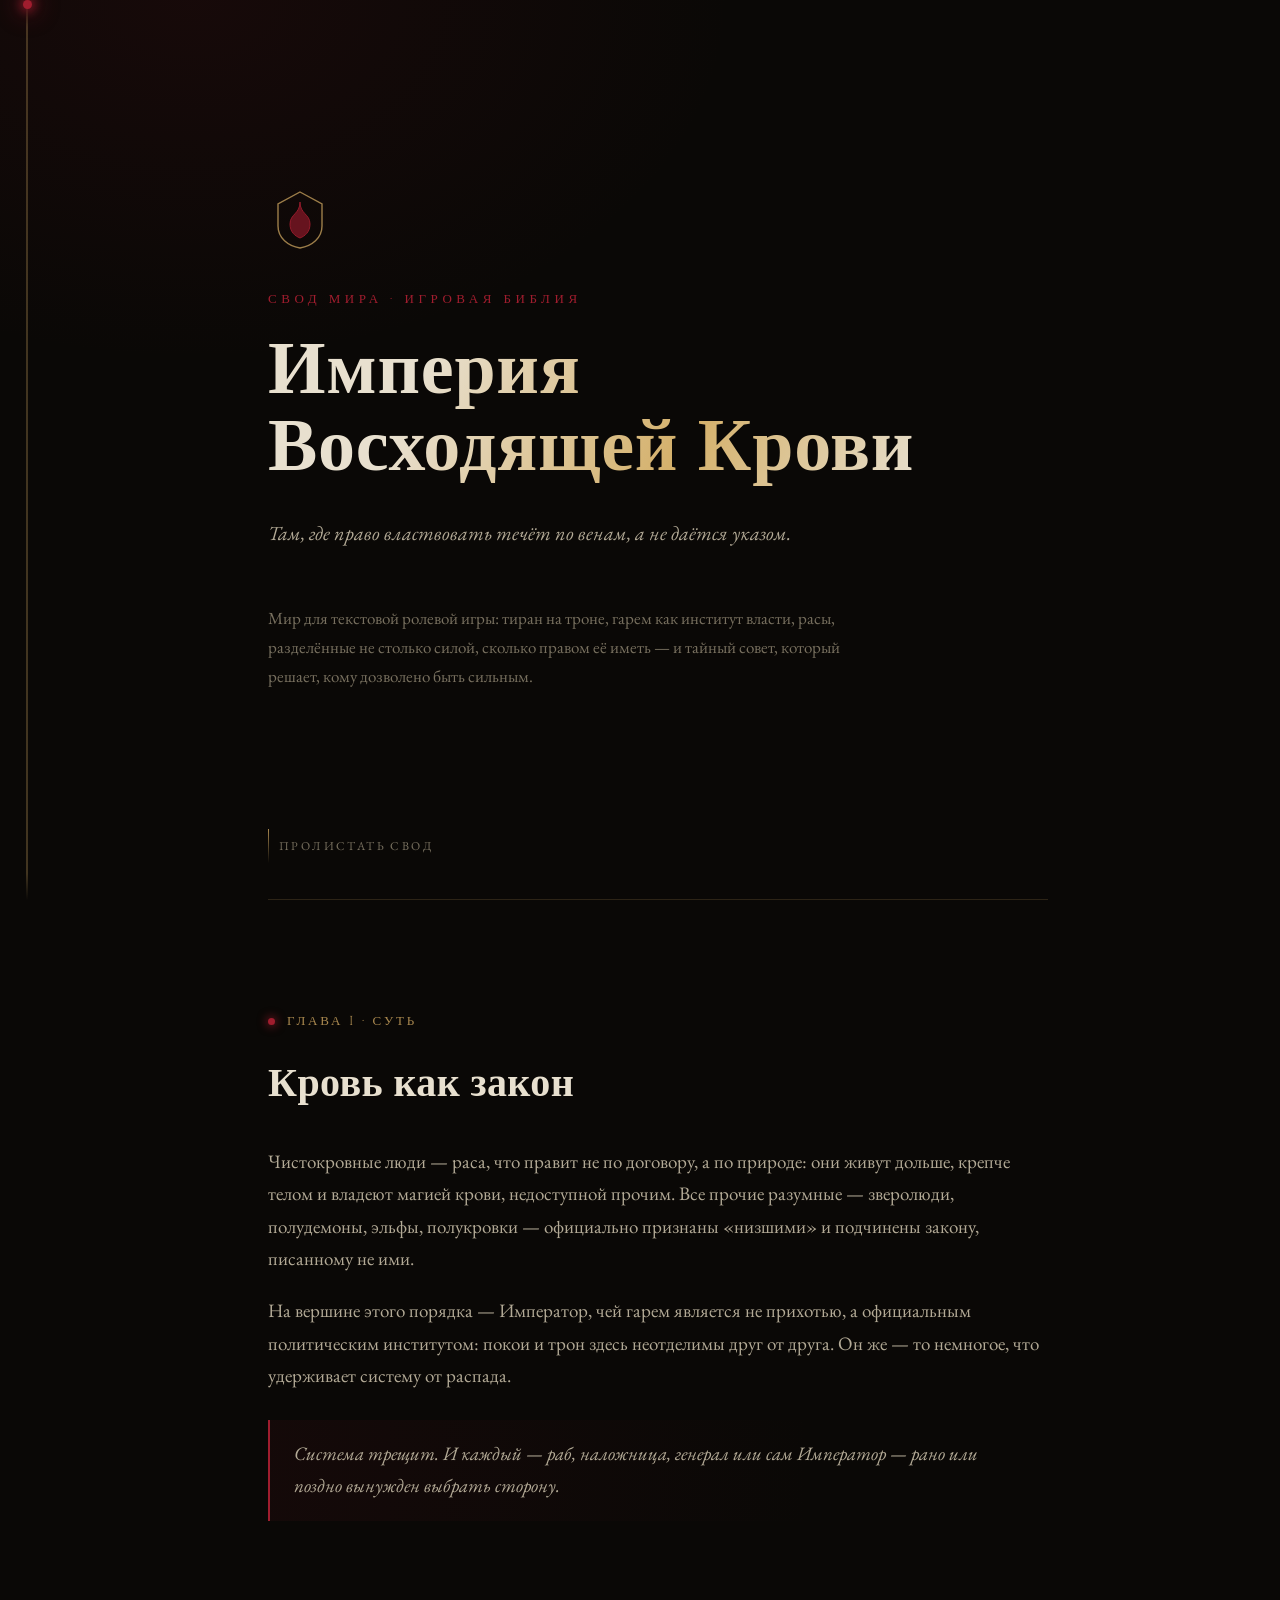
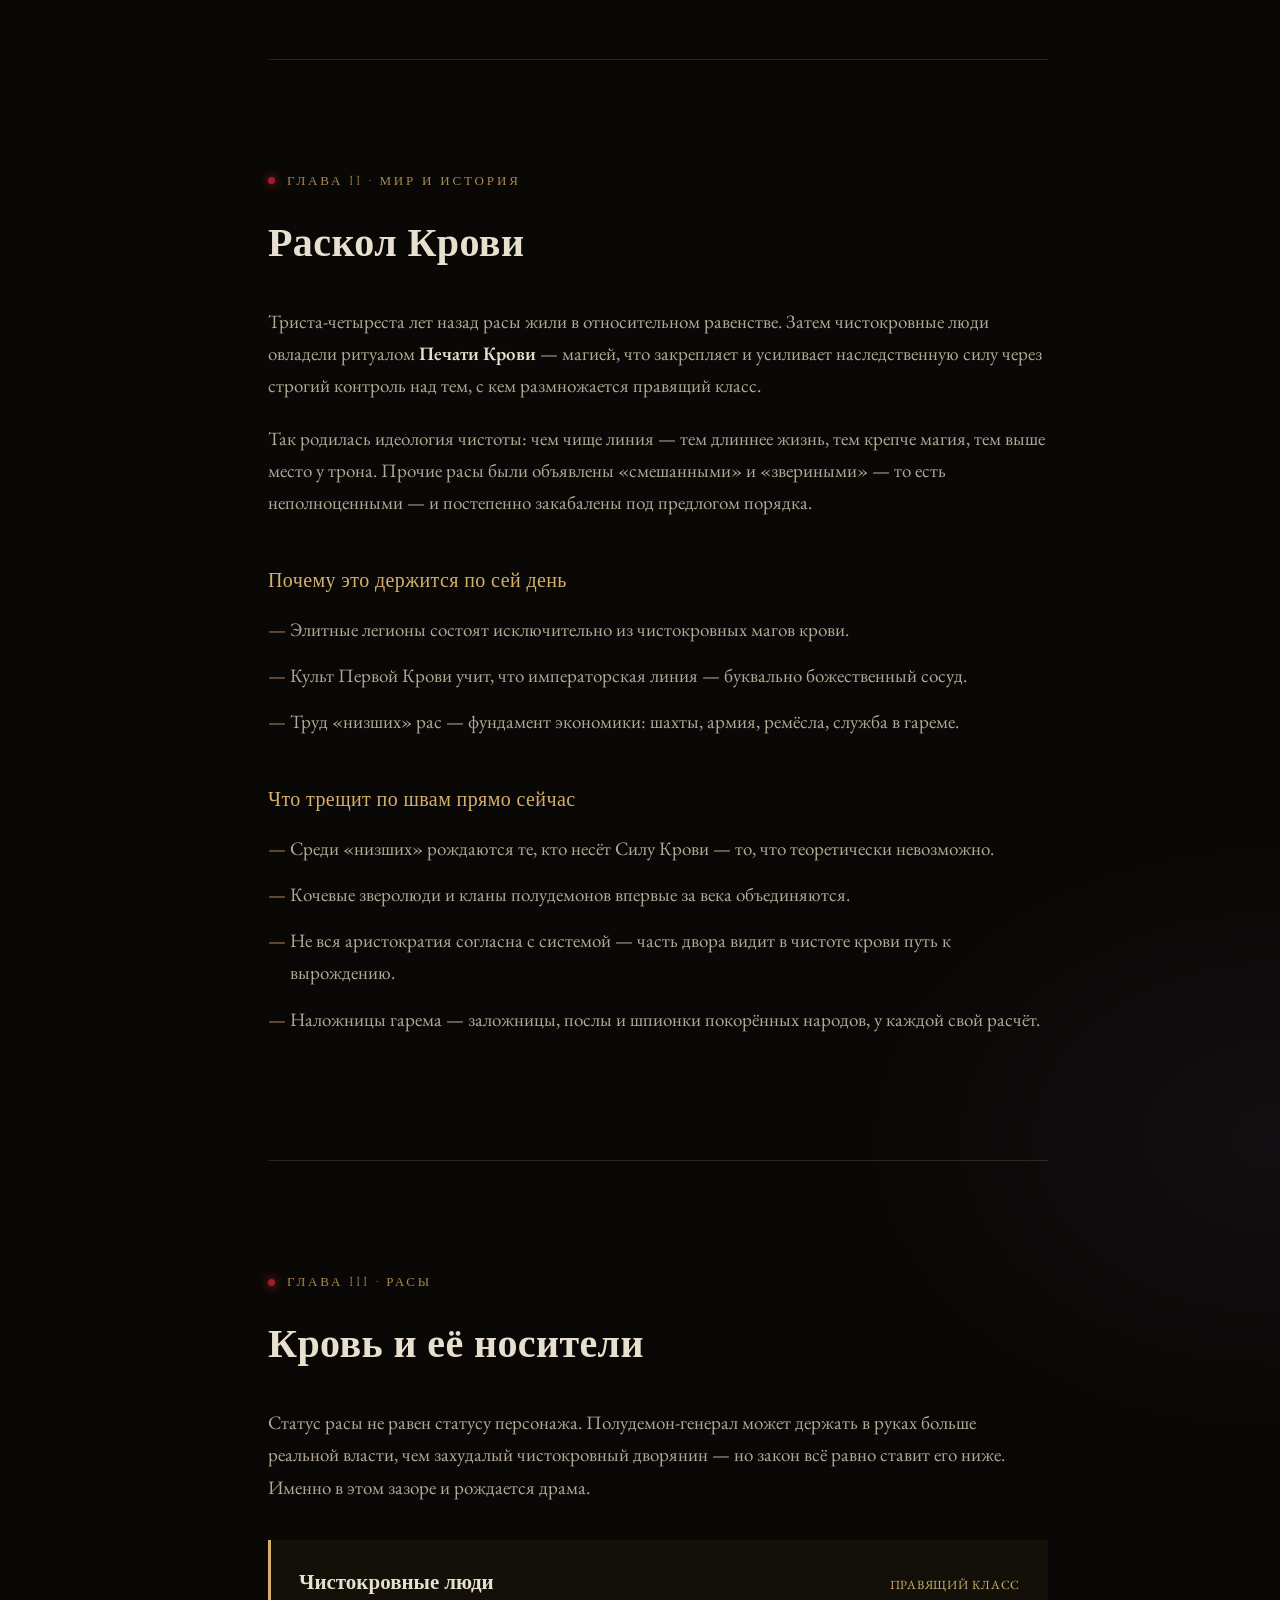
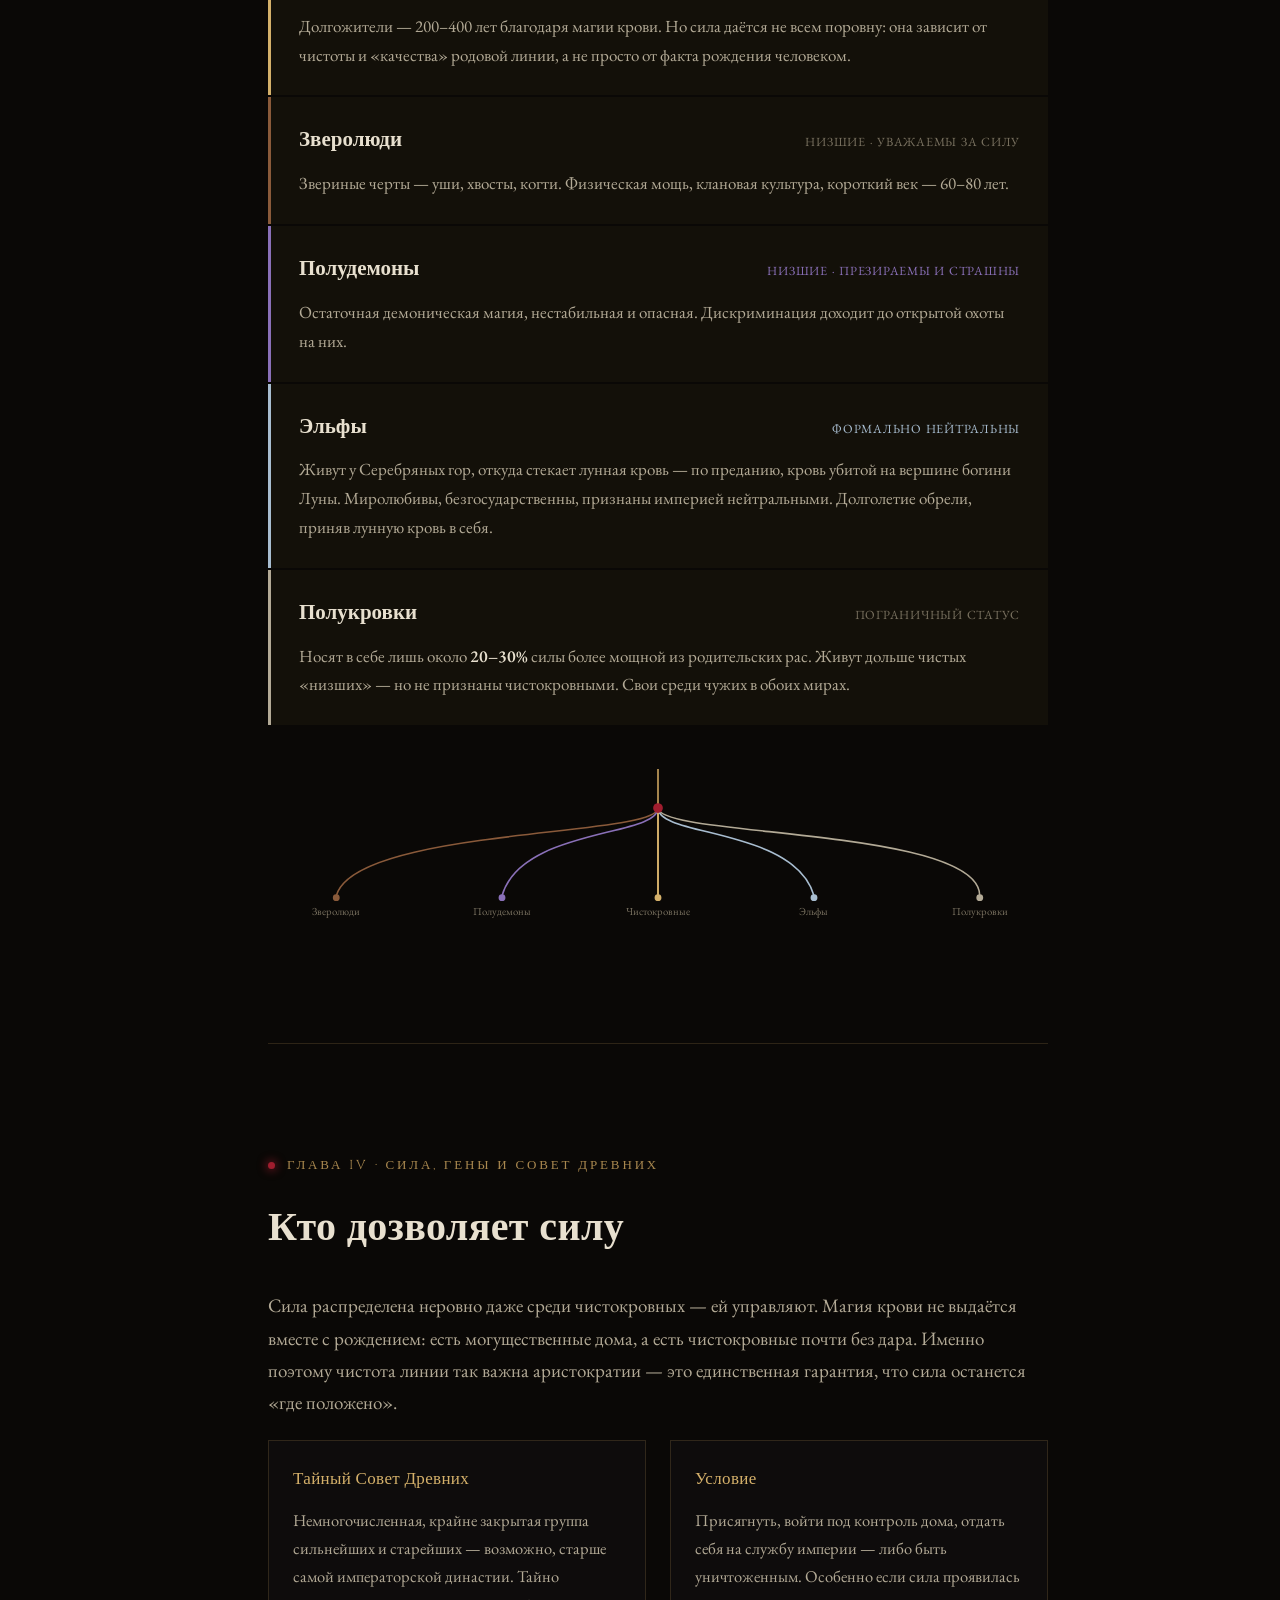
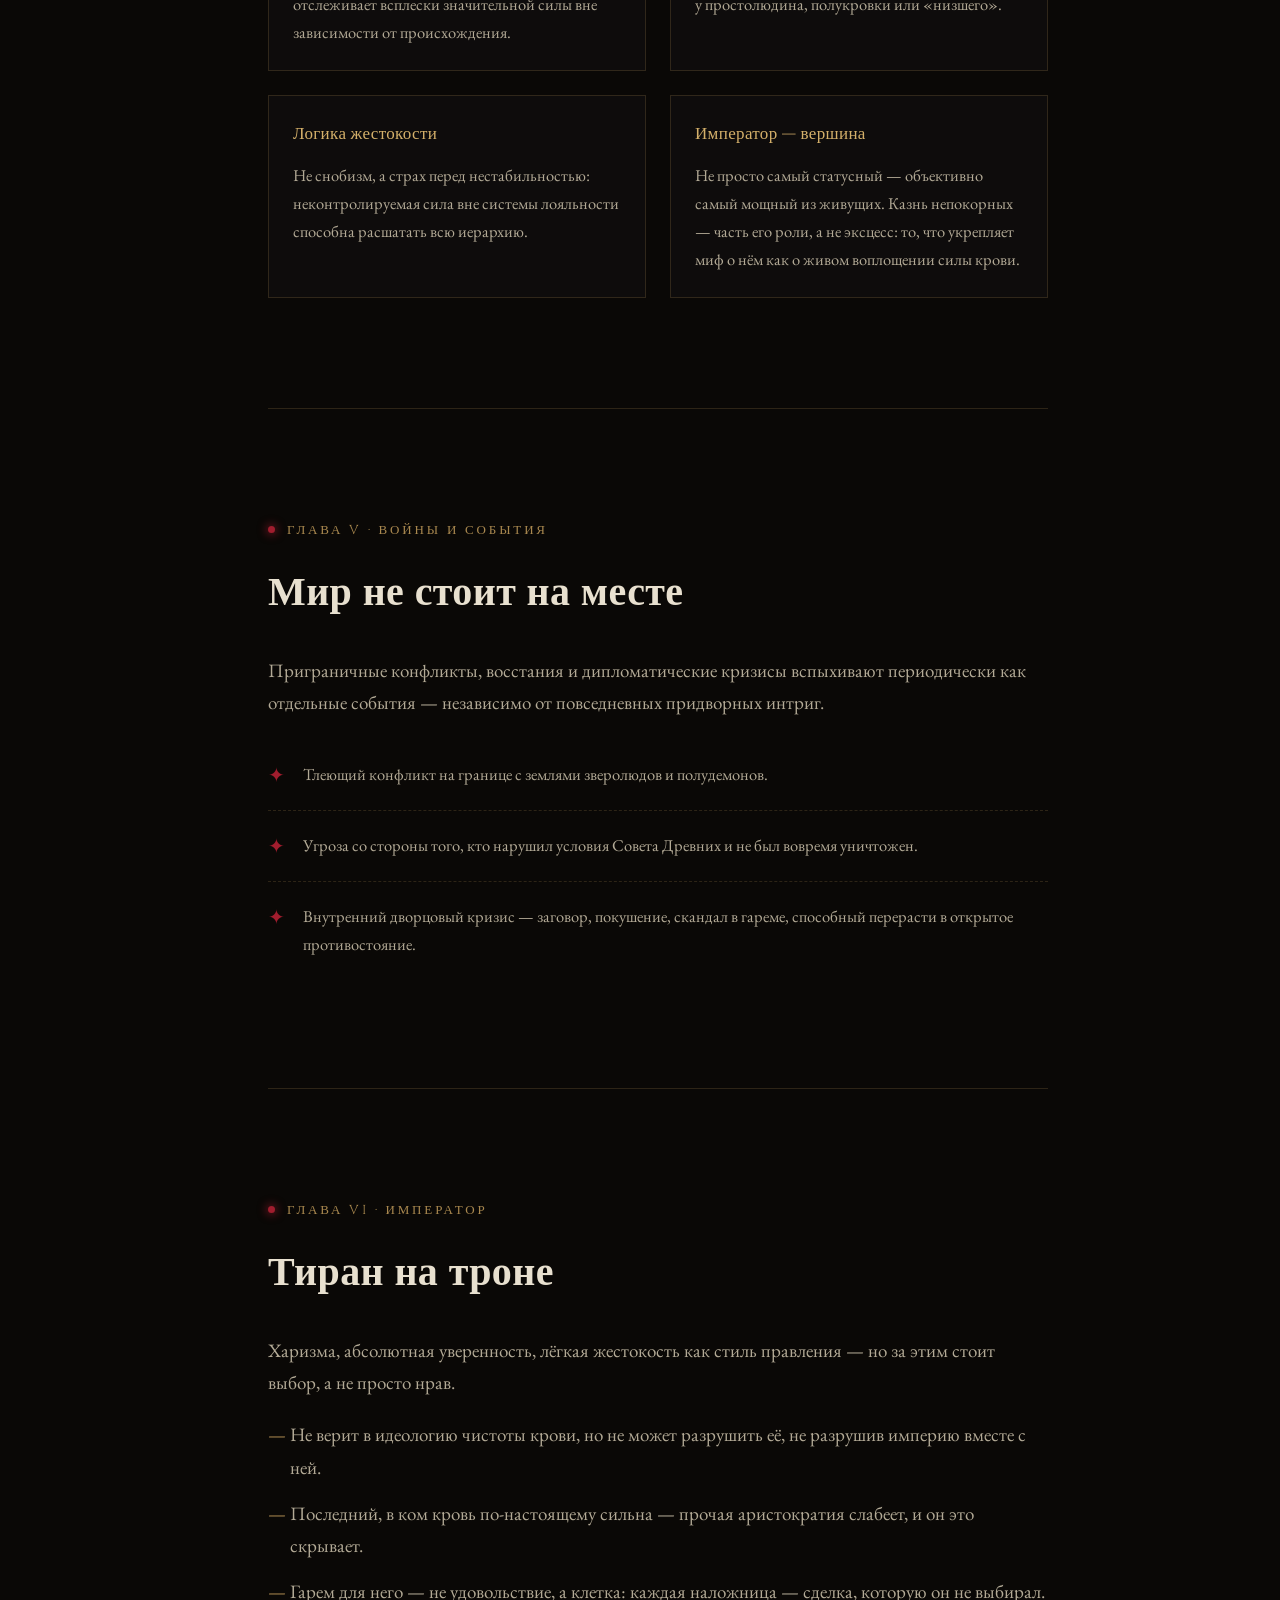
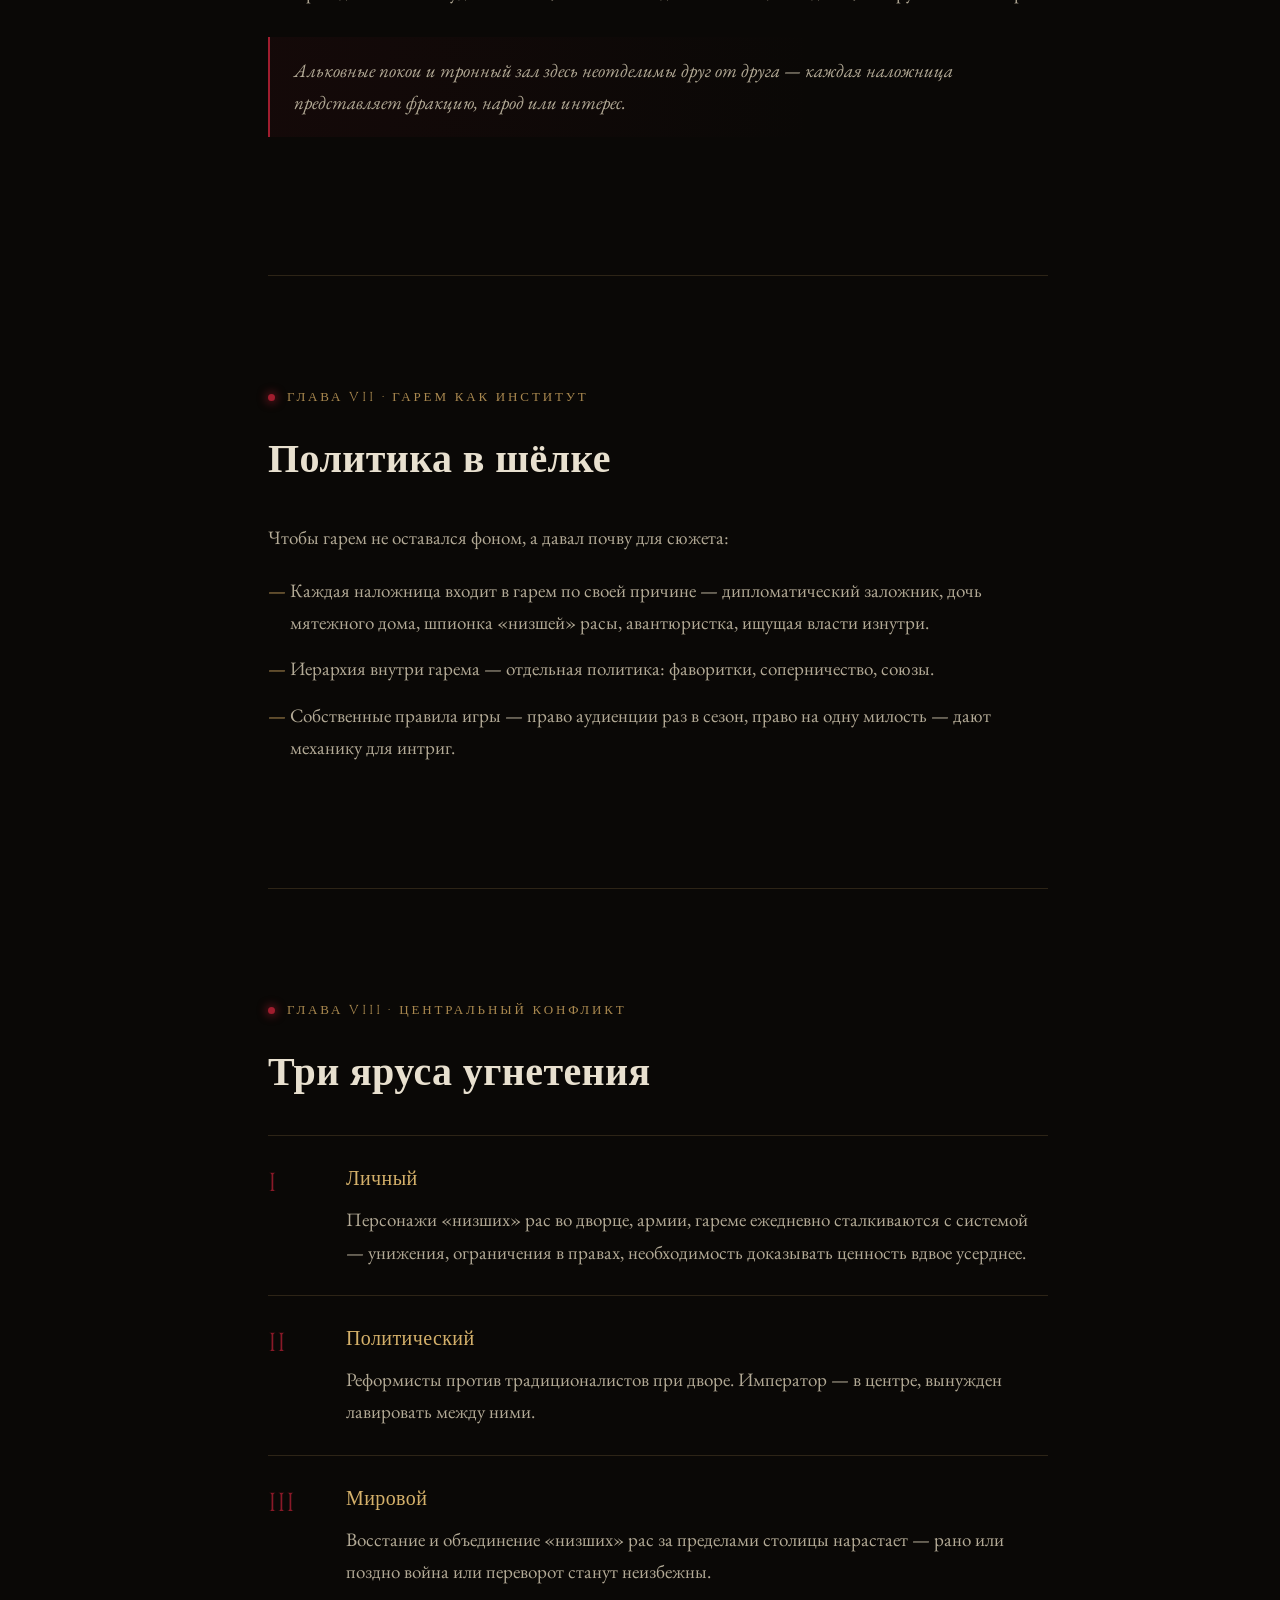
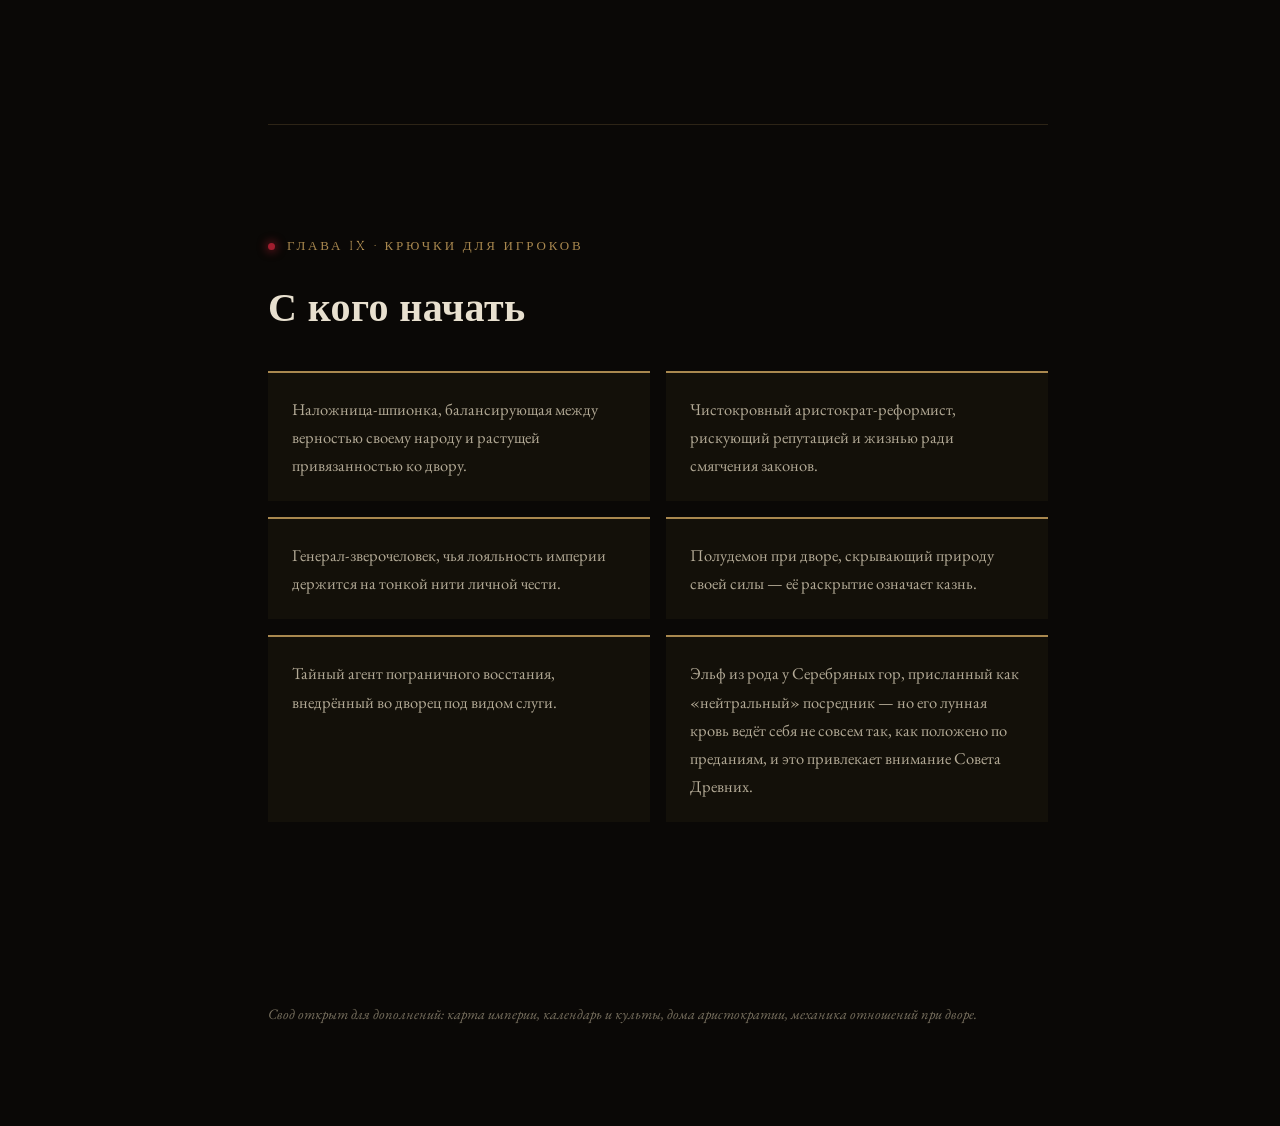
==== index.html @ 1f1e68fc "Rename imperiya-mira.html to index.html" ====
<!DOCTYPE html>
<html lang="ru">
<head>
<meta charset="UTF-8">
<meta name="viewport" content="width=device-width, initial-scale=1.0">
<title>Империя Восходящей Крови — Свод Мира</title>
<style>
@import url('https://fonts.googleapis.com/css2?family=Cinzel:wght@400;500;600;800&family=EB+Garamond:ital,wght@0,400;0,500;0,600;1,400&display=swap');

:root{
  --bg:            #0a0806;
  --bg-panel:      #131009;
  --bg-panel-2:    #1a1510;
  --blood:         #6e1420;
  --blood-bright:  #a01d2e;
  --gold:          #a9884f;
  --gold-bright:   #d4b06a;
  --bone:          #e8e0cf;
  --bone-dim:      #b3aa96;
  --muted:         #78705f;
  --violet:        #5c4a78;
  --violet-bright: #8a70b8;
  --moon:          #a8bdd0;
  --line:          rgba(169,136,79,0.22);
  --serif-display: 'Cinzel', serif;
  --serif-body:    'EB Garamond', serif;
}

*{box-sizing:border-box;}
html{scroll-behavior:smooth;}
body{
  margin:0;
  background:
    radial-gradient(ellipse 900px 600px at 15% 0%, rgba(110,20,32,0.13), transparent 60%),
    radial-gradient(ellipse 700px 500px at 100% 30%, rgba(92,74,120,0.10), transparent 60%),
    var(--bg);
  color:var(--bone);
  font-family:var(--serif-body);
  font-size:19px;
  line-height:1.7;
  overflow-x:hidden;
}

::selection{background:var(--blood-bright);color:var(--bone);}

@media (prefers-reduced-motion: reduce){
  *{animation-duration:0.001s !important; animation-iteration-count:1 !important; transition-duration:0.001s !important; scroll-behavior:auto !important;}
}

/* ---------- signature vein ---------- */
.vein-wrap{
  position:absolute;
  left:26px;
  top:0;
  bottom:0;
  width:2px;
  z-index:1;
  pointer-events:none;
}
.vein-line{
  position:absolute;
  left:0; top:0;
  width:2px; height:100%;
  background:linear-gradient(to bottom,
    transparent 0%,
    rgba(169,136,79,0.35) 3%,
    rgba(169,136,79,0.35) 97%,
    transparent 100%);
}
.vein-pulse{
  position:absolute;
  left:50%;
  width:9px; height:9px;
  margin-left:-4.5px;
  border-radius:50%;
  background:var(--blood-bright);
  box-shadow:0 0 10px 3px rgba(160,29,46,0.65), 0 0 22px 8px rgba(160,29,46,0.25);
  animation:flow 9s linear infinite;
}
@keyframes flow{
  0%{top:0%; opacity:0;}
  4%{opacity:1;}
  96%{opacity:1;}
  100%{top:100%; opacity:0;}
}
@media (max-width:780px){
  .vein-wrap{left:12px;}
}

/* ---------- layout shells ---------- */
.page{position:relative; max-width:880px; margin:0 auto; padding:0 32px 0 68px;}
@media (max-width:780px){
  .page{padding:0 20px 0 42px;}
}
section{padding:110px 0; border-bottom:1px solid var(--line);}
section:last-of-type{border-bottom:none;}

.eyebrow{
  font-family:var(--serif-display);
  font-size:13px;
  letter-spacing:0.22em;
  color:var(--gold);
  text-transform:uppercase;
  display:flex;
  align-items:center;
  gap:12px;
  margin-bottom:18px;
}
.eyebrow::before{
  content:"";
  width:7px; height:7px;
  border-radius:50%;
  background:var(--blood-bright);
  box-shadow:0 0 8px 2px rgba(160,29,46,0.55);
  flex-shrink:0;
}

h1,h2,h3{font-family:var(--serif-display); font-weight:600; color:var(--bone); margin:0;}
h2{font-size:clamp(28px,4vw,40px); letter-spacing:0.01em; margin-bottom:28px;}
h3{font-size:20px; color:var(--gold-bright); font-weight:500; letter-spacing:0.02em;}
p{margin:0 0 20px 0; color:var(--bone-dim);}
p:last-child{margin-bottom:0;}
strong{color:var(--bone); font-weight:600;}
em.tag{font-style:normal; color:var(--gold-bright);}
a{color:var(--gold-bright);}

.reveal{opacity:0; transform:translateY(22px); transition:opacity 0.9s ease, transform 0.9s ease;}
.reveal.in{opacity:1; transform:translateY(0);}

/* ---------- hero ---------- */
.hero{
  min-height:100svh;
  display:flex;
  flex-direction:column;
  justify-content:center;
  padding:80px 0;
  border-bottom:1px solid var(--line);
  position:relative;
}
.hero-crest{
  width:64px; height:64px;
  margin-bottom:36px;
  opacity:0.92;
}
.hero-eyebrow{
  font-family:var(--serif-display);
  font-size:13px;
  letter-spacing:0.35em;
  text-transform:uppercase;
  color:var(--blood-bright);
  margin-bottom:22px;
}
.hero h1{
  font-size:clamp(38px,7vw,74px);
  line-height:1.05;
  letter-spacing:0.01em;
  background:linear-gradient(115deg, var(--bone) 20%, var(--gold-bright) 55%, var(--bone) 85%);
  -webkit-background-clip:text;
  background-clip:text;
  color:transparent;
}
.hero .sub{
  margin-top:28px;
  max-width:560px;
  font-size:20px;
  font-style:italic;
  color:var(--bone-dim);
}
.hero .lede{
  margin-top:34px;
  max-width:600px;
  font-size:17px;
  color:var(--muted);
}
.scroll-cue{
  position:absolute;
  bottom:36px; left:0;
  font-size:12px;
  letter-spacing:0.2em;
  text-transform:uppercase;
  color:var(--muted);
  display:flex; align-items:center; gap:10px;
}
.scroll-cue .bar{width:1px; height:34px; background:linear-gradient(to bottom, var(--gold), transparent); animation:pulseBar 2.4s ease-in-out infinite;}
@keyframes pulseBar{0%,100%{opacity:0.3;} 50%{opacity:1;}}

/* ---------- lists ---------- */
ul.plain{list-style:none; margin:0; padding:0;}
ul.plain li{
  position:relative;
  padding-left:22px;
  margin-bottom:14px;
  color:var(--bone-dim);
}
ul.plain li::before{
  content:"—";
  position:absolute; left:0; top:0;
  color:var(--gold);
}

.callout{
  border-left:2px solid var(--blood-bright);
  background:linear-gradient(90deg, rgba(110,20,32,0.10), transparent 70%);
  padding:18px 24px;
  margin:28px 0;
  font-style:italic;
  color:var(--bone-dim);
}

/* ---------- race cards ---------- */
.race-grid{display:grid; grid-template-columns:1fr; gap:2px; margin-top:36px;}
.race-card{
  background:var(--bg-panel);
  border-left:3px solid var(--muted);
  padding:26px 28px;
  transition:background 0.3s ease, border-color 0.3s ease;
}
.race-card:hover{background:var(--bg-panel-2);}
.race-card.pure{border-left-color:var(--gold-bright);}
.race-card.beast{border-left-color:#8a5a3a;}
.race-card.demon{border-left-color:var(--violet-bright);}
.race-card.elf{border-left-color:var(--moon);}
.race-card.half{border-left-color:var(--bone-dim);}
.race-head{display:flex; align-items:baseline; justify-content:space-between; gap:16px; flex-wrap:wrap; margin-bottom:10px;}
.race-name{font-family:var(--serif-display); font-size:21px; color:var(--bone); font-weight:600;}
.race-status{font-size:12.5px; letter-spacing:0.06em; text-transform:uppercase; color:var(--muted);}
.race-card.pure .race-status{color:var(--gold-bright);}
.race-card.elf .race-status{color:var(--moon);}
.race-card.demon .race-status{color:var(--violet-bright);}
.race-card p{margin:0; font-size:17px;}

/* ---------- bloodline branch diagram ---------- */
.branch-wrap{margin:44px 0 8px 0;}
.branch-svg{width:100%; height:auto; display:block;}

/* ---------- power/council ---------- */
.council-grid{display:grid; grid-template-columns:1fr; gap:24px; margin-top:8px;}
@media(min-width:680px){.council-grid{grid-template-columns:1fr 1fr;}}
.council-card{
  border:1px solid var(--line);
  padding:24px;
  background:rgba(92,74,120,0.05);
}
.council-card h3{margin-bottom:12px; font-size:17px;}
.council-card p{font-size:16.5px; margin-bottom:0;}

/* ---------- conflict tiers ---------- */
.tier{
  display:grid;
  grid-template-columns:56px 1fr;
  gap:22px;
  padding:26px 0;
  border-top:1px solid var(--line);
}
.tier:first-of-type{border-top:none;}
.tier-mark{
  font-family:var(--serif-display);
  font-size:26px;
  color:var(--blood-bright);
  opacity:0.85;
}
.tier h3{margin-bottom:8px;}
.tier p{margin-bottom:0;}

/* ---------- hooks ---------- */
.hook-grid{display:grid; grid-template-columns:1fr; gap:16px; margin-top:8px;}
@media(min-width:680px){.hook-grid{grid-template-columns:1fr 1fr;}}
.hook-card{
  padding:22px 24px;
  background:var(--bg-panel);
  border-top:2px solid var(--gold);
  font-size:16.5px;
  color:var(--bone-dim);
}

/* ---------- events strip ---------- */
.event-list{margin-top:8px;}
.event-item{
  display:flex; gap:18px;
  padding:20px 0;
  border-top:1px dashed var(--line);
}
.event-item:first-child{border-top:none;}
.event-item .mark{color:var(--blood-bright); font-size:20px; line-height:1.5;}
.event-item p{margin:0; font-size:16.5px;}

/* ---------- footer ---------- */
footer{
  padding:70px 0 100px 0;
  color:var(--muted);
  font-size:14.5px;
  font-style:italic;
}
</style>
</head>
<body>

<div class="vein-wrap" aria-hidden="true">
  <div class="vein-line"></div>
  <div class="vein-pulse"></div>
</div>

<div class="page">

  <!-- HERO -->
  <section class="hero">
    <svg class="hero-crest" viewBox="0 0 64 64" fill="none" xmlns="http://www.w3.org/2000/svg">
      <path d="M32 4 L54 16 V38 C54 50 44 58 32 60 C20 58 10 50 10 38 V16 Z" stroke="#a9884f" stroke-width="1.4"/>
      <path d="M32 14 C32 26 22 26 22 36 C22 44 27 48 32 50 C37 48 42 44 42 36 C42 26 32 26 32 14Z" fill="#6e1420" stroke="#a01d2e" stroke-width="1"/>
    </svg>
    <div class="hero-eyebrow">Свод Мира · Игровая библия</div>
    <h1>Империя<br>Восходящей Крови</h1>
    <p class="sub">Там, где право властвовать течёт по венам, а не даётся указом.</p>
    <p class="lede">Мир для текстовой ролевой игры: тиран на троне, гарем как институт власти, расы, разделённые не столько силой, сколько правом её иметь — и тайный совет, который решает, кому дозволено быть сильным.</p>
    <div class="scroll-cue"><div class="bar"></div>Пролистать свод</div>
  </section>

  <!-- I. CONCEPT -->
  <section class="reveal">
    <div class="eyebrow">Глава I · Суть</div>
    <h2>Кровь как закон</h2>
    <p>Чистокровные люди — раса, что правит не по договору, а по природе: они живут дольше, крепче телом и владеют магией крови, недоступной прочим. Все прочие разумные — зверолюди, полудемоны, эльфы, полукровки — официально признаны «низшими» и подчинены закону, писанному не ими.</p>
    <p>На вершине этого порядка — Император, чей гарем является не прихотью, а официальным политическим институтом: покои и трон здесь неотделимы друг от друга. Он же — то немногое, что удерживает систему от распада.</p>
    <div class="callout">Система трещит. И каждый — раб, наложница, генерал или сам Император — рано или поздно вынужден выбрать сторону.</div>
  </section>

  <!-- II. HISTORY -->
  <section class="reveal">
    <div class="eyebrow">Глава II · Мир и история</div>
    <h2>Раскол Крови</h2>
    <p>Триста-четыреста лет назад расы жили в относительном равенстве. Затем чистокровные люди овладели ритуалом <strong>Печати Крови</strong> — магией, что закрепляет и усиливает наследственную силу через строгий контроль над тем, с кем размножается правящий класс.</p>
    <p>Так родилась идеология чистоты: чем чище линия — тем длиннее жизнь, тем крепче магия, тем выше место у трона. Прочие расы были объявлены «смешанными» и «звериными» — то есть неполноценными — и постепенно закабалены под предлогом порядка.</p>

    <h3 style="margin-top:44px; margin-bottom:16px;">Почему это держится по сей день</h3>
    <ul class="plain">
      <li>Элитные легионы состоят исключительно из чистокровных магов крови.</li>
      <li>Культ Первой Крови учит, что императорская линия — буквально божественный сосуд.</li>
      <li>Труд «низших» рас — фундамент экономики: шахты, армия, ремёсла, служба в гареме.</li>
    </ul>

    <h3 style="margin-top:44px; margin-bottom:16px;">Что трещит по швам прямо сейчас</h3>
    <ul class="plain">
      <li>Среди «низших» рождаются те, кто несёт Силу Крови — то, что теоретически невозможно.</li>
      <li>Кочевые зверолюди и кланы полудемонов впервые за века объединяются.</li>
      <li>Не вся аристократия согласна с системой — часть двора видит в чистоте крови путь к вырождению.</li>
      <li>Наложницы гарема — заложницы, послы и шпионки покорённых народов, у каждой свой расчёт.</li>
    </ul>
  </section>

  <!-- III. RACES -->
  <section class="reveal">
    <div class="eyebrow">Глава III · Расы</div>
    <h2>Кровь и её носители</h2>
    <p>Статус расы не равен статусу персонажа. Полудемон-генерал может держать в руках больше реальной власти, чем захудалый чистокровный дворянин — но закон всё равно ставит его ниже. Именно в этом зазоре и рождается драма.</p>

    <div class="race-grid">
      <div class="race-card pure">
        <div class="race-head"><span class="race-name">Чистокровные люди</span><span class="race-status">Правящий класс</span></div>
        <p>Долгожители — 200–400 лет благодаря магии крови. Но сила даётся не всем поровну: она зависит от чистоты и «качества» родовой линии, а не просто от факта рождения человеком.</p>
      </div>
      <div class="race-card beast">
        <div class="race-head"><span class="race-name">Зверолюди</span><span class="race-status">Низшие · уважаемы за силу</span></div>
        <p>Звериные черты — уши, хвосты, когти. Физическая мощь, клановая культура, короткий век — 60–80 лет.</p>
      </div>
      <div class="race-card demon">
        <div class="race-head"><span class="race-name">Полудемоны</span><span class="race-status">Низшие · презираемы и страшны</span></div>
        <p>Остаточная демоническая магия, нестабильная и опасная. Дискриминация доходит до открытой охоты на них.</p>
      </div>
      <div class="race-card elf">
        <div class="race-head"><span class="race-name">Эльфы</span><span class="race-status">Формально нейтральны</span></div>
        <p>Живут у Серебряных гор, откуда стекает лунная кровь — по преданию, кровь убитой на вершине богини Луны. Миролюбивы, безгосударственны, признаны империей нейтральными. Долголетие обрели, приняв лунную кровь в себя.</p>
      </div>
      <div class="race-card half">
        <div class="race-head"><span class="race-name">Полукровки</span><span class="race-status">Пограничный статус</span></div>
        <p>Носят в себе лишь около <strong>20–30%</strong> силы более мощной из родительских рас. Живут дольше чистых «низших» — но не признаны чистокровными. Свои среди чужих в обоих мирах.</p>
      </div>
    </div>

    <div class="branch-wrap">
      <svg class="branch-svg" viewBox="0 0 800 160" xmlns="http://www.w3.org/2000/svg">
        <path d="M400 0 V40" stroke="#a9884f" stroke-width="2"/>
        <path d="M400 40 C400 70, 90 60, 70 130" stroke="#8a5a3a" stroke-width="1.6" fill="none"/>
        <path d="M400 40 C400 70, 260 60, 240 130" stroke="#8a70b8" stroke-width="1.6" fill="none"/>
        <path d="M400 40 L400 130" stroke="#d4b06a" stroke-width="2" fill="none"/>
        <path d="M400 40 C400 70, 540 60, 560 130" stroke="#a8bdd0" stroke-width="1.6" fill="none"/>
        <path d="M400 40 C400 70, 730 60, 730 130" stroke="#b3aa96" stroke-width="1.6" fill="none"/>
        <circle cx="400" cy="40" r="5" fill="#a01d2e"/>
        <circle cx="70" cy="132" r="3.5" fill="#8a5a3a"/>
        <circle cx="240" cy="132" r="3.5" fill="#8a70b8"/>
        <circle cx="400" cy="132" r="3.5" fill="#d4b06a"/>
        <circle cx="560" cy="132" r="3.5" fill="#a8bdd0"/>
        <circle cx="730" cy="132" r="3.5" fill="#b3aa96"/>
        <text x="70" y="150" fill="#78705f" font-size="11" text-anchor="middle" font-family="EB Garamond, serif">Зверолюди</text>
        <text x="240" y="150" fill="#78705f" font-size="11" text-anchor="middle" font-family="EB Garamond, serif">Полудемоны</text>
        <text x="400" y="150" fill="#78705f" font-size="11" text-anchor="middle" font-family="EB Garamond, serif">Чистокровные</text>
        <text x="560" y="150" fill="#78705f" font-size="11" text-anchor="middle" font-family="EB Garamond, serif">Эльфы</text>
        <text x="730" y="150" fill="#78705f" font-size="11" text-anchor="middle" font-family="EB Garamond, serif">Полукровки</text>
      </svg>
    </div>
  </section>

  <!-- IV. POWER & COUNCIL -->
  <section class="reveal">
    <div class="eyebrow">Глава IV · Сила, гены и Совет Древних</div>
    <h2>Кто дозволяет силу</h2>
    <p>Сила распределена неровно даже среди чистокровных — ей управляют. Магия крови не выдаётся вместе с рождением: есть могущественные дома, а есть чистокровные почти без дара. Именно поэтому чистота линии так важна аристократии — это единственная гарантия, что сила останется «где положено».</p>

    <div class="council-grid">
      <div class="council-card">
        <h3>Тайный Совет Древних</h3>
        <p>Немногочисленная, крайне закрытая группа сильнейших и старейших — возможно, старше самой императорской династии. Тайно отслеживает всплески значительной силы вне зависимости от происхождения.</p>
      </div>
      <div class="council-card">
        <h3>Условие</h3>
        <p>Присягнуть, войти под контроль дома, отдать себя на службу империи — либо быть уничтоженным. Особенно если сила проявилась у простолюдина, полукровки или «низшего».</p>
      </div>
      <div class="council-card">
        <h3>Логика жестокости</h3>
        <p>Не снобизм, а страх перед нестабильностью: неконтролируемая сила вне системы лояльности способна расшатать всю иерархию.</p>
      </div>
      <div class="council-card">
        <h3>Император — вершина</h3>
        <p>Не просто самый статусный — объективно самый мощный из живущих. Казнь непокорных — часть его роли, а не эксцесс: то, что укрепляет миф о нём как о живом воплощении силы крови.</p>
      </div>
    </div>
  </section>

  <!-- V. WARS & EVENTS -->
  <section class="reveal">
    <div class="eyebrow">Глава V · Войны и события</div>
    <h2>Мир не стоит на месте</h2>
    <p>Приграничные конфликты, восстания и дипломатические кризисы вспыхивают периодически как отдельные события — независимо от повседневных придворных интриг.</p>
    <div class="event-list">
      <div class="event-item"><span class="mark">✦</span><p>Тлеющий конфликт на границе с землями зверолюдов и полудемонов.</p></div>
      <div class="event-item"><span class="mark">✦</span><p>Угроза со стороны того, кто нарушил условия Совета Древних и не был вовремя уничтожен.</p></div>
      <div class="event-item"><span class="mark">✦</span><p>Внутренний дворцовый кризис — заговор, покушение, скандал в гареме, способный перерасти в открытое противостояние.</p></div>
    </div>
  </section>

  <!-- VI. EMPEROR -->
  <section class="reveal">
    <div class="eyebrow">Глава VI · Император</div>
    <h2>Тиран на троне</h2>
    <p>Харизма, абсолютная уверенность, лёгкая жестокость как стиль правления — но за этим стоит выбор, а не просто нрав.</p>
    <ul class="plain">
      <li>Не верит в идеологию чистоты крови, но не может разрушить её, не разрушив империю вместе с ней.</li>
      <li>Последний, в ком кровь по-настоящему сильна — прочая аристократия слабеет, и он это скрывает.</li>
      <li>Гарем для него — не удовольствие, а клетка: каждая наложница — сделка, которую он не выбирал.</li>
    </ul>
    <div class="callout">Альковные покои и тронный зал здесь неотделимы друг от друга — каждая наложница представляет фракцию, народ или интерес.</div>
  </section>

  <!-- VII. HAREM -->
  <section class="reveal">
    <div class="eyebrow">Глава VII · Гарем как институт</div>
    <h2>Политика в шёлке</h2>
    <p>Чтобы гарем не оставался фоном, а давал почву для сюжета:</p>
    <ul class="plain">
      <li>Каждая наложница входит в гарем по своей причине — дипломатический заложник, дочь мятежного дома, шпионка «низшей» расы, авантюристка, ищущая власти изнутри.</li>
      <li>Иерархия внутри гарема — отдельная политика: фаворитки, соперничество, союзы.</li>
      <li>Собственные правила игры — право аудиенции раз в сезон, право на одну милость — дают механику для интриг.</li>
    </ul>
  </section>

  <!-- VIII. CENTRAL CONFLICT -->
  <section class="reveal">
    <div class="eyebrow">Глава VIII · Центральный конфликт</div>
    <h2>Три яруса угнетения</h2>
    <div class="tier">
      <div class="tier-mark">I</div>
      <div><h3>Личный</h3><p>Персонажи «низших» рас во дворце, армии, гареме ежедневно сталкиваются с системой — унижения, ограничения в правах, необходимость доказывать ценность вдвое усерднее.</p></div>
    </div>
    <div class="tier">
      <div class="tier-mark">II</div>
      <div><h3>Политический</h3><p>Реформисты против традиционалистов при дворе. Император — в центре, вынужден лавировать между ними.</p></div>
    </div>
    <div class="tier">
      <div class="tier-mark">III</div>
      <div><h3>Мировой</h3><p>Восстание и объединение «низших» рас за пределами столицы нарастает — рано или поздно война или переворот станут неизбежны.</p></div>
    </div>
  </section>

  <!-- IX. PLAYER HOOKS -->
  <section class="reveal">
    <div class="eyebrow">Глава IX · Крючки для игроков</div>
    <h2>С кого начать</h2>
    <div class="hook-grid">
      <div class="hook-card">Наложница-шпионка, балансирующая между верностью своему народу и растущей привязанностью ко двору.</div>
      <div class="hook-card">Чистокровный аристократ-реформист, рискующий репутацией и жизнью ради смягчения законов.</div>
      <div class="hook-card">Генерал-зверочеловек, чья лояльность империи держится на тонкой нити личной чести.</div>
      <div class="hook-card">Полудемон при дворе, скрывающий природу своей силы — её раскрытие означает казнь.</div>
      <div class="hook-card">Тайный агент пограничного восстания, внедрённый во дворец под видом слуги.</div>
      <div class="hook-card">Эльф из рода у Серебряных гор, присланный как «нейтральный» посредник — но его лунная кровь ведёт себя не совсем так, как положено по преданиям, и это привлекает внимание Совета Древних.</div>
    </div>
  </section>

  <footer>
    Свод открыт для дополнений: карта империи, календарь и культы, дома аристократии, механика отношений при дворе.
  </footer>

</div>

<script>
  const els = document.querySelectorAll('.reveal');
  if ('IntersectionObserver' in window){
    const io = new IntersectionObserver((entries)=>{
      entries.forEach(e=>{
        if(e.isIntersecting){ e.target.classList.add('in'); io.unobserve(e.target); }
      });
    }, {threshold:0.08, rootMargin:'0px 0px -60px 0px'});
    els.forEach(el=>io.observe(el));
  } else {
    els.forEach(el=>el.classList.add('in'));
  }
</script>

</body>
</html>
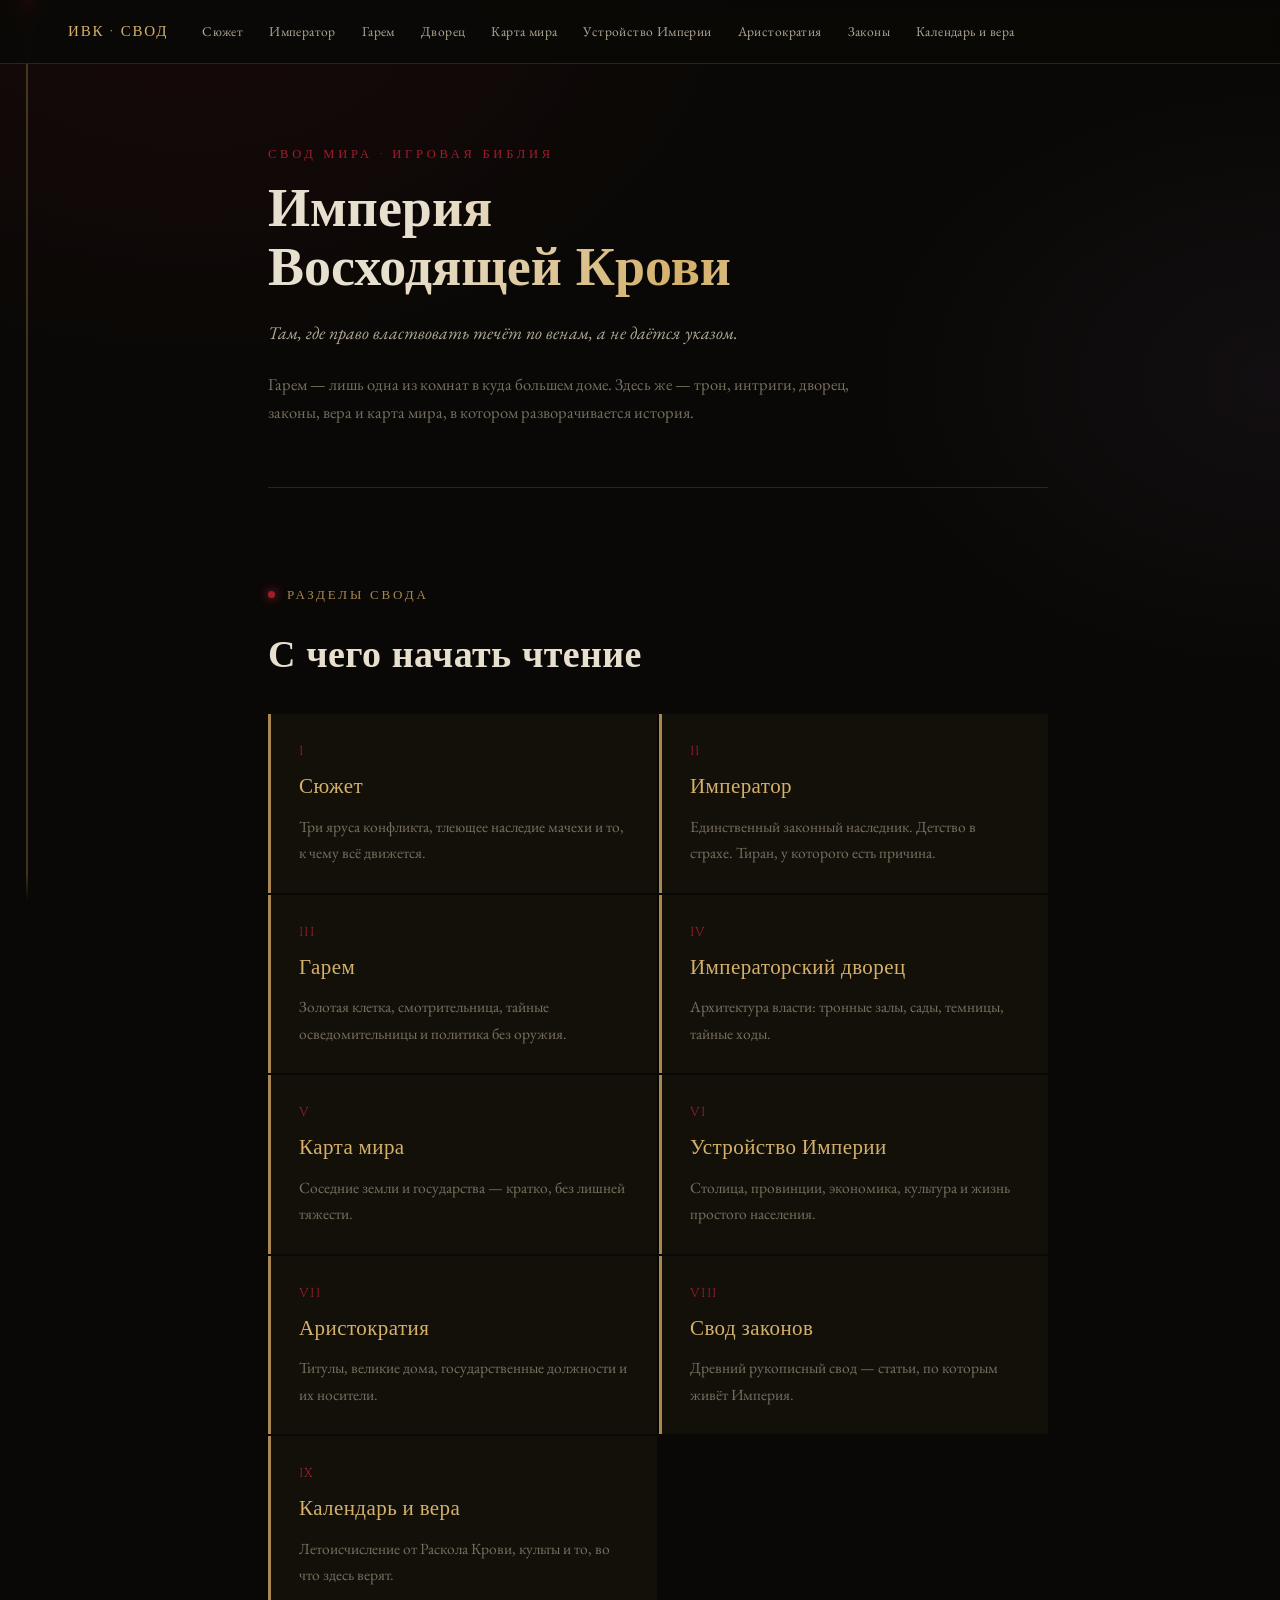
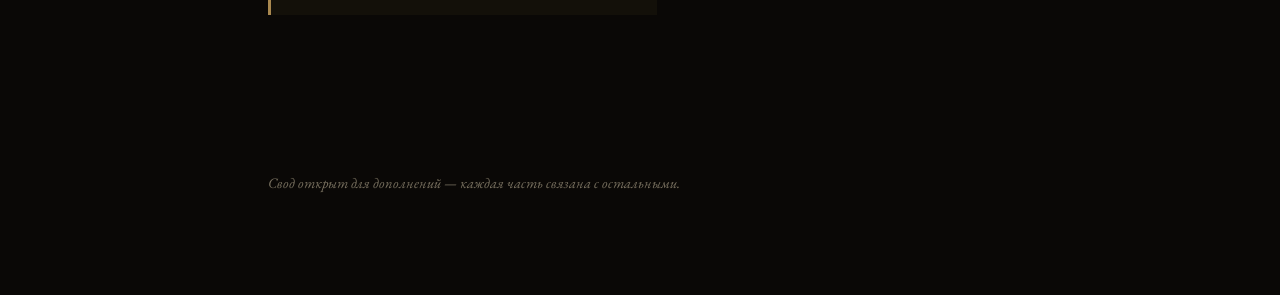
==== commit 45b80063: "Add files via upload" ====
--- a/index.html
+++ b/index.html
@@ -4,515 +4,90 @@
 <meta charset="UTF-8">
 <meta name="viewport" content="width=device-width, initial-scale=1.0">
 <title>Империя Восходящей Крови — Свод Мира</title>
-<style>
-@import url('https://fonts.googleapis.com/css2?family=Cinzel:wght@400;500;600;800&family=EB+Garamond:ital,wght@0,400;0,500;0,600;1,400&display=swap');
-
-:root{
-  --bg:            #0a0806;
-  --bg-panel:      #131009;
-  --bg-panel-2:    #1a1510;
-  --blood:         #6e1420;
-  --blood-bright:  #a01d2e;
-  --gold:          #a9884f;
-  --gold-bright:   #d4b06a;
-  --bone:          #e8e0cf;
-  --bone-dim:      #b3aa96;
-  --muted:         #78705f;
-  --violet:        #5c4a78;
-  --violet-bright: #8a70b8;
-  --moon:          #a8bdd0;
-  --line:          rgba(169,136,79,0.22);
-  --serif-display: 'Cinzel', serif;
-  --serif-body:    'EB Garamond', serif;
-}
-
-*{box-sizing:border-box;}
-html{scroll-behavior:smooth;}
-body{
-  margin:0;
-  background:
-    radial-gradient(ellipse 900px 600px at 15% 0%, rgba(110,20,32,0.13), transparent 60%),
-    radial-gradient(ellipse 700px 500px at 100% 30%, rgba(92,74,120,0.10), transparent 60%),
-    var(--bg);
-  color:var(--bone);
-  font-family:var(--serif-body);
-  font-size:19px;
-  line-height:1.7;
-  overflow-x:hidden;
-}
-
-::selection{background:var(--blood-bright);color:var(--bone);}
-
-@media (prefers-reduced-motion: reduce){
-  *{animation-duration:0.001s !important; animation-iteration-count:1 !important; transition-duration:0.001s !important; scroll-behavior:auto !important;}
-}
-
-/* ---------- signature vein ---------- */
-.vein-wrap{
-  position:absolute;
-  left:26px;
-  top:0;
-  bottom:0;
-  width:2px;
-  z-index:1;
-  pointer-events:none;
-}
-.vein-line{
-  position:absolute;
-  left:0; top:0;
-  width:2px; height:100%;
-  background:linear-gradient(to bottom,
-    transparent 0%,
-    rgba(169,136,79,0.35) 3%,
-    rgba(169,136,79,0.35) 97%,
-    transparent 100%);
-}
-.vein-pulse{
-  position:absolute;
-  left:50%;
-  width:9px; height:9px;
-  margin-left:-4.5px;
-  border-radius:50%;
-  background:var(--blood-bright);
-  box-shadow:0 0 10px 3px rgba(160,29,46,0.65), 0 0 22px 8px rgba(160,29,46,0.25);
-  animation:flow 9s linear infinite;
-}
-@keyframes flow{
-  0%{top:0%; opacity:0;}
-  4%{opacity:1;}
-  96%{opacity:1;}
-  100%{top:100%; opacity:0;}
-}
-@media (max-width:780px){
-  .vein-wrap{left:12px;}
-}
-
-/* ---------- layout shells ---------- */
-.page{position:relative; max-width:880px; margin:0 auto; padding:0 32px 0 68px;}
-@media (max-width:780px){
-  .page{padding:0 20px 0 42px;}
-}
-section{padding:110px 0; border-bottom:1px solid var(--line);}
-section:last-of-type{border-bottom:none;}
-
-.eyebrow{
-  font-family:var(--serif-display);
-  font-size:13px;
-  letter-spacing:0.22em;
-  color:var(--gold);
-  text-transform:uppercase;
-  display:flex;
-  align-items:center;
-  gap:12px;
-  margin-bottom:18px;
-}
-.eyebrow::before{
-  content:"";
-  width:7px; height:7px;
-  border-radius:50%;
-  background:var(--blood-bright);
-  box-shadow:0 0 8px 2px rgba(160,29,46,0.55);
-  flex-shrink:0;
-}
-
-h1,h2,h3{font-family:var(--serif-display); font-weight:600; color:var(--bone); margin:0;}
-h2{font-size:clamp(28px,4vw,40px); letter-spacing:0.01em; margin-bottom:28px;}
-h3{font-size:20px; color:var(--gold-bright); font-weight:500; letter-spacing:0.02em;}
-p{margin:0 0 20px 0; color:var(--bone-dim);}
-p:last-child{margin-bottom:0;}
-strong{color:var(--bone); font-weight:600;}
-em.tag{font-style:normal; color:var(--gold-bright);}
-a{color:var(--gold-bright);}
-
-.reveal{opacity:0; transform:translateY(22px); transition:opacity 0.9s ease, transform 0.9s ease;}
-.reveal.in{opacity:1; transform:translateY(0);}
-
-/* ---------- hero ---------- */
-.hero{
-  min-height:100svh;
-  display:flex;
-  flex-direction:column;
-  justify-content:center;
-  padding:80px 0;
-  border-bottom:1px solid var(--line);
-  position:relative;
-}
-.hero-crest{
-  width:64px; height:64px;
-  margin-bottom:36px;
-  opacity:0.92;
-}
-.hero-eyebrow{
-  font-family:var(--serif-display);
-  font-size:13px;
-  letter-spacing:0.35em;
-  text-transform:uppercase;
-  color:var(--blood-bright);
-  margin-bottom:22px;
-}
-.hero h1{
-  font-size:clamp(38px,7vw,74px);
-  line-height:1.05;
-  letter-spacing:0.01em;
-  background:linear-gradient(115deg, var(--bone) 20%, var(--gold-bright) 55%, var(--bone) 85%);
-  -webkit-background-clip:text;
-  background-clip:text;
-  color:transparent;
-}
-.hero .sub{
-  margin-top:28px;
-  max-width:560px;
-  font-size:20px;
-  font-style:italic;
-  color:var(--bone-dim);
-}
-.hero .lede{
-  margin-top:34px;
-  max-width:600px;
-  font-size:17px;
-  color:var(--muted);
-}
-.scroll-cue{
-  position:absolute;
-  bottom:36px; left:0;
-  font-size:12px;
-  letter-spacing:0.2em;
-  text-transform:uppercase;
-  color:var(--muted);
-  display:flex; align-items:center; gap:10px;
-}
-.scroll-cue .bar{width:1px; height:34px; background:linear-gradient(to bottom, var(--gold), transparent); animation:pulseBar 2.4s ease-in-out infinite;}
-@keyframes pulseBar{0%,100%{opacity:0.3;} 50%{opacity:1;}}
-
-/* ---------- lists ---------- */
-ul.plain{list-style:none; margin:0; padding:0;}
-ul.plain li{
-  position:relative;
-  padding-left:22px;
-  margin-bottom:14px;
-  color:var(--bone-dim);
-}
-ul.plain li::before{
-  content:"—";
-  position:absolute; left:0; top:0;
-  color:var(--gold);
-}
-
-.callout{
-  border-left:2px solid var(--blood-bright);
-  background:linear-gradient(90deg, rgba(110,20,32,0.10), transparent 70%);
-  padding:18px 24px;
-  margin:28px 0;
-  font-style:italic;
-  color:var(--bone-dim);
-}
-
-/* ---------- race cards ---------- */
-.race-grid{display:grid; grid-template-columns:1fr; gap:2px; margin-top:36px;}
-.race-card{
-  background:var(--bg-panel);
-  border-left:3px solid var(--muted);
-  padding:26px 28px;
-  transition:background 0.3s ease, border-color 0.3s ease;
-}
-.race-card:hover{background:var(--bg-panel-2);}
-.race-card.pure{border-left-color:var(--gold-bright);}
-.race-card.beast{border-left-color:#8a5a3a;}
-.race-card.demon{border-left-color:var(--violet-bright);}
-.race-card.elf{border-left-color:var(--moon);}
-.race-card.half{border-left-color:var(--bone-dim);}
-.race-head{display:flex; align-items:baseline; justify-content:space-between; gap:16px; flex-wrap:wrap; margin-bottom:10px;}
-.race-name{font-family:var(--serif-display); font-size:21px; color:var(--bone); font-weight:600;}
-.race-status{font-size:12.5px; letter-spacing:0.06em; text-transform:uppercase; color:var(--muted);}
-.race-card.pure .race-status{color:var(--gold-bright);}
-.race-card.elf .race-status{color:var(--moon);}
-.race-card.demon .race-status{color:var(--violet-bright);}
-.race-card p{margin:0; font-size:17px;}
-
-/* ---------- bloodline branch diagram ---------- */
-.branch-wrap{margin:44px 0 8px 0;}
-.branch-svg{width:100%; height:auto; display:block;}
-
-/* ---------- power/council ---------- */
-.council-grid{display:grid; grid-template-columns:1fr; gap:24px; margin-top:8px;}
-@media(min-width:680px){.council-grid{grid-template-columns:1fr 1fr;}}
-.council-card{
-  border:1px solid var(--line);
-  padding:24px;
-  background:rgba(92,74,120,0.05);
-}
-.council-card h3{margin-bottom:12px; font-size:17px;}
-.council-card p{font-size:16.5px; margin-bottom:0;}
-
-/* ---------- conflict tiers ---------- */
-.tier{
-  display:grid;
-  grid-template-columns:56px 1fr;
-  gap:22px;
-  padding:26px 0;
-  border-top:1px solid var(--line);
-}
-.tier:first-of-type{border-top:none;}
-.tier-mark{
-  font-family:var(--serif-display);
-  font-size:26px;
-  color:var(--blood-bright);
-  opacity:0.85;
-}
-.tier h3{margin-bottom:8px;}
-.tier p{margin-bottom:0;}
-
-/* ---------- hooks ---------- */
-.hook-grid{display:grid; grid-template-columns:1fr; gap:16px; margin-top:8px;}
-@media(min-width:680px){.hook-grid{grid-template-columns:1fr 1fr;}}
-.hook-card{
-  padding:22px 24px;
-  background:var(--bg-panel);
-  border-top:2px solid var(--gold);
-  font-size:16.5px;
-  color:var(--bone-dim);
-}
-
-/* ---------- events strip ---------- */
-.event-list{margin-top:8px;}
-.event-item{
-  display:flex; gap:18px;
-  padding:20px 0;
-  border-top:1px dashed var(--line);
-}
-.event-item:first-child{border-top:none;}
-.event-item .mark{color:var(--blood-bright); font-size:20px; line-height:1.5;}
-.event-item p{margin:0; font-size:16.5px;}
-
-/* ---------- footer ---------- */
-footer{
-  padding:70px 0 100px 0;
-  color:var(--muted);
-  font-size:14.5px;
-  font-style:italic;
-}
-</style>
+<link rel="stylesheet" href="style.css">
 </head>
 <body>
+<div class="vein-wrap" aria-hidden="true"><div class="vein-line"></div><div class="vein-pulse"></div></div>
 
-<div class="vein-wrap" aria-hidden="true">
-  <div class="vein-line"></div>
-  <div class="vein-pulse"></div>
+<div class="topnav">
+  <a class="brand" href="index.html">ИВК · СВОД</a>
+  <a class="link" href="siuzhet.html">Сюжет</a>
+  <a class="link" href="imperator.html">Император</a>
+  <a class="link" href="garem.html">Гарем</a>
+  <a class="link" href="dvorets.html">Дворец</a>
+  <a class="link" href="mir.html">Карта мира</a>
+  <a class="link" href="imperiya.html">Устройство Империи</a>
+  <a class="link" href="aristokratiya.html">Аристократия</a>
+  <a class="link" href="zakony.html">Законы</a>
+  <a class="link" href="kalendar.html">Календарь и вера</a>
 </div>
 
 <div class="page">
 
-  <!-- HERO -->
-  <section class="hero">
-    <svg class="hero-crest" viewBox="0 0 64 64" fill="none" xmlns="http://www.w3.org/2000/svg">
-      <path d="M32 4 L54 16 V38 C54 50 44 58 32 60 C20 58 10 50 10 38 V16 Z" stroke="#a9884f" stroke-width="1.4"/>
-      <path d="M32 14 C32 26 22 26 22 36 C22 44 27 48 32 50 C37 48 42 44 42 36 C42 26 32 26 32 14Z" fill="#6e1420" stroke="#a01d2e" stroke-width="1"/>
-    </svg>
-    <div class="hero-eyebrow">Свод Мира · Игровая библия</div>
+  <section class="pagehero">
+    <div class="kicker">Свод Мира · Игровая библия</div>
     <h1>Империя<br>Восходящей Крови</h1>
     <p class="sub">Там, где право властвовать течёт по венам, а не даётся указом.</p>
-    <p class="lede">Мир для текстовой ролевой игры: тиран на троне, гарем как институт власти, расы, разделённые не столько силой, сколько правом её иметь — и тайный совет, который решает, кому дозволено быть сильным.</p>
-    <div class="scroll-cue"><div class="bar"></div>Пролистать свод</div>
+    <p style="max-width:620px; margin-top:22px; color:var(--muted); font-size:16.5px;">
+      Гарем — лишь одна из комнат в куда большем доме. Здесь же — трон, интриги, дворец, законы, вера и карта мира, в котором разворачивается история.
+    </p>
   </section>
 
-  <!-- I. CONCEPT -->
   <section class="reveal">
-    <div class="eyebrow">Глава I · Суть</div>
-    <h2>Кровь как закон</h2>
-    <p>Чистокровные люди — раса, что правит не по договору, а по природе: они живут дольше, крепче телом и владеют магией крови, недоступной прочим. Все прочие разумные — зверолюди, полудемоны, эльфы, полукровки — официально признаны «низшими» и подчинены закону, писанному не ими.</p>
-    <p>На вершине этого порядка — Император, чей гарем является не прихотью, а официальным политическим институтом: покои и трон здесь неотделимы друг от друга. Он же — то немногое, что удерживает систему от распада.</p>
-    <div class="callout">Система трещит. И каждый — раб, наложница, генерал или сам Император — рано или поздно вынужден выбрать сторону.</div>
-  </section>
-
-  <!-- II. HISTORY -->
-  <section class="reveal">
-    <div class="eyebrow">Глава II · Мир и история</div>
-    <h2>Раскол Крови</h2>
-    <p>Триста-четыреста лет назад расы жили в относительном равенстве. Затем чистокровные люди овладели ритуалом <strong>Печати Крови</strong> — магией, что закрепляет и усиливает наследственную силу через строгий контроль над тем, с кем размножается правящий класс.</p>
-    <p>Так родилась идеология чистоты: чем чище линия — тем длиннее жизнь, тем крепче магия, тем выше место у трона. Прочие расы были объявлены «смешанными» и «звериными» — то есть неполноценными — и постепенно закабалены под предлогом порядка.</p>
-
-    <h3 style="margin-top:44px; margin-bottom:16px;">Почему это держится по сей день</h3>
-    <ul class="plain">
-      <li>Элитные легионы состоят исключительно из чистокровных магов крови.</li>
-      <li>Культ Первой Крови учит, что императорская линия — буквально божественный сосуд.</li>
-      <li>Труд «низших» рас — фундамент экономики: шахты, армия, ремёсла, служба в гареме.</li>
-    </ul>
-
-    <h3 style="margin-top:44px; margin-bottom:16px;">Что трещит по швам прямо сейчас</h3>
-    <ul class="plain">
-      <li>Среди «низших» рождаются те, кто несёт Силу Крови — то, что теоретически невозможно.</li>
-      <li>Кочевые зверолюди и кланы полудемонов впервые за века объединяются.</li>
-      <li>Не вся аристократия согласна с системой — часть двора видит в чистоте крови путь к вырождению.</li>
-      <li>Наложницы гарема — заложницы, послы и шпионки покорённых народов, у каждой свой расчёт.</li>
-    </ul>
-  </section>
-
-  <!-- III. RACES -->
-  <section class="reveal">
-    <div class="eyebrow">Глава III · Расы</div>
-    <h2>Кровь и её носители</h2>
-    <p>Статус расы не равен статусу персонажа. Полудемон-генерал может держать в руках больше реальной власти, чем захудалый чистокровный дворянин — но закон всё равно ставит его ниже. Именно в этом зазоре и рождается драма.</p>
-
-    <div class="race-grid">
-      <div class="race-card pure">
-        <div class="race-head"><span class="race-name">Чистокровные люди</span><span class="race-status">Правящий класс</span></div>
-        <p>Долгожители — 200–400 лет благодаря магии крови. Но сила даётся не всем поровну: она зависит от чистоты и «качества» родовой линии, а не просто от факта рождения человеком.</p>
-      </div>
-      <div class="race-card beast">
-        <div class="race-head"><span class="race-name">Зверолюди</span><span class="race-status">Низшие · уважаемы за силу</span></div>
-        <p>Звериные черты — уши, хвосты, когти. Физическая мощь, клановая культура, короткий век — 60–80 лет.</p>
-      </div>
-      <div class="race-card demon">
-        <div class="race-head"><span class="race-name">Полудемоны</span><span class="race-status">Низшие · презираемы и страшны</span></div>
-        <p>Остаточная демоническая магия, нестабильная и опасная. Дискриминация доходит до открытой охоты на них.</p>
-      </div>
-      <div class="race-card elf">
-        <div class="race-head"><span class="race-name">Эльфы</span><span class="race-status">Формально нейтральны</span></div>
-        <p>Живут у Серебряных гор, откуда стекает лунная кровь — по преданию, кровь убитой на вершине богини Луны. Миролюбивы, безгосударственны, признаны империей нейтральными. Долголетие обрели, приняв лунную кровь в себя.</p>
-      </div>
-      <div class="race-card half">
-        <div class="race-head"><span class="race-name">Полукровки</span><span class="race-status">Пограничный статус</span></div>
-        <p>Носят в себе лишь около <strong>20–30%</strong> силы более мощной из родительских рас. Живут дольше чистых «низших» — но не признаны чистокровными. Свои среди чужих в обоих мирах.</p>
-      </div>
-    </div>
-
-    <div class="branch-wrap">
-      <svg class="branch-svg" viewBox="0 0 800 160" xmlns="http://www.w3.org/2000/svg">
-        <path d="M400 0 V40" stroke="#a9884f" stroke-width="2"/>
-        <path d="M400 40 C400 70, 90 60, 70 130" stroke="#8a5a3a" stroke-width="1.6" fill="none"/>
-        <path d="M400 40 C400 70, 260 60, 240 130" stroke="#8a70b8" stroke-width="1.6" fill="none"/>
-        <path d="M400 40 L400 130" stroke="#d4b06a" stroke-width="2" fill="none"/>
-        <path d="M400 40 C400 70, 540 60, 560 130" stroke="#a8bdd0" stroke-width="1.6" fill="none"/>
-        <path d="M400 40 C400 70, 730 60, 730 130" stroke="#b3aa96" stroke-width="1.6" fill="none"/>
-        <circle cx="400" cy="40" r="5" fill="#a01d2e"/>
-        <circle cx="70" cy="132" r="3.5" fill="#8a5a3a"/>
-        <circle cx="240" cy="132" r="3.5" fill="#8a70b8"/>
-        <circle cx="400" cy="132" r="3.5" fill="#d4b06a"/>
-        <circle cx="560" cy="132" r="3.5" fill="#a8bdd0"/>
-        <circle cx="730" cy="132" r="3.5" fill="#b3aa96"/>
-        <text x="70" y="150" fill="#78705f" font-size="11" text-anchor="middle" font-family="EB Garamond, serif">Зверолюди</text>
-        <text x="240" y="150" fill="#78705f" font-size="11" text-anchor="middle" font-family="EB Garamond, serif">Полудемоны</text>
-        <text x="400" y="150" fill="#78705f" font-size="11" text-anchor="middle" font-family="EB Garamond, serif">Чистокровные</text>
-        <text x="560" y="150" fill="#78705f" font-size="11" text-anchor="middle" font-family="EB Garamond, serif">Эльфы</text>
-        <text x="730" y="150" fill="#78705f" font-size="11" text-anchor="middle" font-family="EB Garamond, serif">Полукровки</text>
-      </svg>
+    <div class="eyebrow">Разделы свода</div>
+    <h2>С чего начать чтение</h2>
+    <div class="hub-grid">
+      <a class="hub-card" href="siuzhet.html">
+        <div class="num">I</div>
+        <h3>Сюжет</h3>
+        <p>Три яруса конфликта, тлеющее наследие мачехи и то, к чему всё движется.</p>
+      </a>
+      <a class="hub-card" href="imperator.html">
+        <div class="num">II</div>
+        <h3>Император</h3>
+        <p>Единственный законный наследник. Детство в страхе. Тиран, у которого есть причина.</p>
+      </a>
+      <a class="hub-card" href="garem.html">
+        <div class="num">III</div>
+        <h3>Гарем</h3>
+        <p>Золотая клетка, смотрительница, тайные осведомительницы и политика без оружия.</p>
+      </a>
+      <a class="hub-card" href="dvorets.html">
+        <div class="num">IV</div>
+        <h3>Императорский дворец</h3>
+        <p>Архитектура власти: тронные залы, сады, темницы, тайные ходы.</p>
+      </a>
+      <a class="hub-card" href="mir.html">
+        <div class="num">V</div>
+        <h3>Карта мира</h3>
+        <p>Соседние земли и государства — кратко, без лишней тяжести.</p>
+      </a>
+      <a class="hub-card" href="imperiya.html">
+        <div class="num">VI</div>
+        <h3>Устройство Империи</h3>
+        <p>Столица, провинции, экономика, культура и жизнь простого населения.</p>
+      </a>
+      <a class="hub-card" href="aristokratiya.html">
+        <div class="num">VII</div>
+        <h3>Аристократия</h3>
+        <p>Титулы, великие дома, государственные должности и их носители.</p>
+      </a>
+      <a class="hub-card" href="zakony.html">
+        <div class="num">VIII</div>
+        <h3>Свод законов</h3>
+        <p>Древний рукописный свод — статьи, по которым живёт Империя.</p>
+      </a>
+      <a class="hub-card" href="kalendar.html">
+        <div class="num">IX</div>
+        <h3>Календарь и вера</h3>
+        <p>Летоисчисление от Раскола Крови, культы и то, во что здесь верят.</p>
+      </a>
     </div>
   </section>
 
-  <!-- IV. POWER & COUNCIL -->
-  <section class="reveal">
-    <div class="eyebrow">Глава IV · Сила, гены и Совет Древних</div>
-    <h2>Кто дозволяет силу</h2>
-    <p>Сила распределена неровно даже среди чистокровных — ей управляют. Магия крови не выдаётся вместе с рождением: есть могущественные дома, а есть чистокровные почти без дара. Именно поэтому чистота линии так важна аристократии — это единственная гарантия, что сила останется «где положено».</p>
-
-    <div class="council-grid">
-      <div class="council-card">
-        <h3>Тайный Совет Древних</h3>
-        <p>Немногочисленная, крайне закрытая группа сильнейших и старейших — возможно, старше самой императорской династии. Тайно отслеживает всплески значительной силы вне зависимости от происхождения.</p>
-      </div>
-      <div class="council-card">
-        <h3>Условие</h3>
-        <p>Присягнуть, войти под контроль дома, отдать себя на службу империи — либо быть уничтоженным. Особенно если сила проявилась у простолюдина, полукровки или «низшего».</p>
-      </div>
-      <div class="council-card">
-        <h3>Логика жестокости</h3>
-        <p>Не снобизм, а страх перед нестабильностью: неконтролируемая сила вне системы лояльности способна расшатать всю иерархию.</p>
-      </div>
-      <div class="council-card">
-        <h3>Император — вершина</h3>
-        <p>Не просто самый статусный — объективно самый мощный из живущих. Казнь непокорных — часть его роли, а не эксцесс: то, что укрепляет миф о нём как о живом воплощении силы крови.</p>
-      </div>
-    </div>
-  </section>
-
-  <!-- V. WARS & EVENTS -->
-  <section class="reveal">
-    <div class="eyebrow">Глава V · Войны и события</div>
-    <h2>Мир не стоит на месте</h2>
-    <p>Приграничные конфликты, восстания и дипломатические кризисы вспыхивают периодически как отдельные события — независимо от повседневных придворных интриг.</p>
-    <div class="event-list">
-      <div class="event-item"><span class="mark">✦</span><p>Тлеющий конфликт на границе с землями зверолюдов и полудемонов.</p></div>
-      <div class="event-item"><span class="mark">✦</span><p>Угроза со стороны того, кто нарушил условия Совета Древних и не был вовремя уничтожен.</p></div>
-      <div class="event-item"><span class="mark">✦</span><p>Внутренний дворцовый кризис — заговор, покушение, скандал в гареме, способный перерасти в открытое противостояние.</p></div>
-    </div>
-  </section>
-
-  <!-- VI. EMPEROR -->
-  <section class="reveal">
-    <div class="eyebrow">Глава VI · Император</div>
-    <h2>Тиран на троне</h2>
-    <p>Харизма, абсолютная уверенность, лёгкая жестокость как стиль правления — но за этим стоит выбор, а не просто нрав.</p>
-    <ul class="plain">
-      <li>Не верит в идеологию чистоты крови, но не может разрушить её, не разрушив империю вместе с ней.</li>
-      <li>Последний, в ком кровь по-настоящему сильна — прочая аристократия слабеет, и он это скрывает.</li>
-      <li>Гарем для него — не удовольствие, а клетка: каждая наложница — сделка, которую он не выбирал.</li>
-    </ul>
-    <div class="callout">Альковные покои и тронный зал здесь неотделимы друг от друга — каждая наложница представляет фракцию, народ или интерес.</div>
-  </section>
-
-  <!-- VII. HAREM -->
-  <section class="reveal">
-    <div class="eyebrow">Глава VII · Гарем как институт</div>
-    <h2>Политика в шёлке</h2>
-    <p>Чтобы гарем не оставался фоном, а давал почву для сюжета:</p>
-    <ul class="plain">
-      <li>Каждая наложница входит в гарем по своей причине — дипломатический заложник, дочь мятежного дома, шпионка «низшей» расы, авантюристка, ищущая власти изнутри.</li>
-      <li>Иерархия внутри гарема — отдельная политика: фаворитки, соперничество, союзы.</li>
-      <li>Собственные правила игры — право аудиенции раз в сезон, право на одну милость — дают механику для интриг.</li>
-    </ul>
-  </section>
-
-  <!-- VIII. CENTRAL CONFLICT -->
-  <section class="reveal">
-    <div class="eyebrow">Глава VIII · Центральный конфликт</div>
-    <h2>Три яруса угнетения</h2>
-    <div class="tier">
-      <div class="tier-mark">I</div>
-      <div><h3>Личный</h3><p>Персонажи «низших» рас во дворце, армии, гареме ежедневно сталкиваются с системой — унижения, ограничения в правах, необходимость доказывать ценность вдвое усерднее.</p></div>
-    </div>
-    <div class="tier">
-      <div class="tier-mark">II</div>
-      <div><h3>Политический</h3><p>Реформисты против традиционалистов при дворе. Император — в центре, вынужден лавировать между ними.</p></div>
-    </div>
-    <div class="tier">
-      <div class="tier-mark">III</div>
-      <div><h3>Мировой</h3><p>Восстание и объединение «низших» рас за пределами столицы нарастает — рано или поздно война или переворот станут неизбежны.</p></div>
-    </div>
-  </section>
-
-  <!-- IX. PLAYER HOOKS -->
-  <section class="reveal">
-    <div class="eyebrow">Глава IX · Крючки для игроков</div>
-    <h2>С кого начать</h2>
-    <div class="hook-grid">
-      <div class="hook-card">Наложница-шпионка, балансирующая между верностью своему народу и растущей привязанностью ко двору.</div>
-      <div class="hook-card">Чистокровный аристократ-реформист, рискующий репутацией и жизнью ради смягчения законов.</div>
-      <div class="hook-card">Генерал-зверочеловек, чья лояльность империи держится на тонкой нити личной чести.</div>
-      <div class="hook-card">Полудемон при дворе, скрывающий природу своей силы — её раскрытие означает казнь.</div>
-      <div class="hook-card">Тайный агент пограничного восстания, внедрённый во дворец под видом слуги.</div>
-      <div class="hook-card">Эльф из рода у Серебряных гор, присланный как «нейтральный» посредник — но его лунная кровь ведёт себя не совсем так, как положено по преданиям, и это привлекает внимание Совета Древних.</div>
-    </div>
-  </section>
-
-  <footer>
-    Свод открыт для дополнений: карта империи, календарь и культы, дома аристократии, механика отношений при дворе.
-  </footer>
-
+  <footer>Свод открыт для дополнений — каждая часть связана с остальными.</footer>
 </div>
 
-<script>
-  const els = document.querySelectorAll('.reveal');
-  if ('IntersectionObserver' in window){
-    const io = new IntersectionObserver((entries)=>{
-      entries.forEach(e=>{
-        if(e.isIntersecting){ e.target.classList.add('in'); io.unobserve(e.target); }
-      });
-    }, {threshold:0.08, rootMargin:'0px 0px -60px 0px'});
-    els.forEach(el=>io.observe(el));
-  } else {
-    els.forEach(el=>el.classList.add('in'));
-  }
-</script>
-
+<script src="script.js"></script>
 </body>
 </html>
--- a/style.css
+++ b/style.css
@@ -0,0 +1,175 @@
+@import url('https://fonts.googleapis.com/css2?family=Cinzel:wght@400;500;600;800&family=EB+Garamond:ital,wght@0,400;0,500;0,600;1,400&family=IM+Fell+English:ital@0;1&display=swap');
+
+:root{
+  --bg:            #0a0806;
+  --bg-panel:      #131009;
+  --bg-panel-2:    #1a1510;
+  --blood:         #6e1420;
+  --blood-bright:  #a01d2e;
+  --gold:          #a9884f;
+  --gold-bright:   #d4b06a;
+  --bone:          #e8e0cf;
+  --bone-dim:      #b3aa96;
+  --muted:         #78705f;
+  --violet:        #5c4a78;
+  --violet-bright: #8a70b8;
+  --moon:          #a8bdd0;
+  --line:          rgba(169,136,79,0.22);
+  --parchment:     #2b2318;
+  --parchment-2:   #362c1c;
+  --serif-display: 'Cinzel', serif;
+  --serif-body:    'EB Garamond', serif;
+  --serif-scroll:  'IM Fell English', serif;
+}
+*{box-sizing:border-box;}
+html{scroll-behavior:smooth;}
+body{
+  margin:0;
+  background:
+    radial-gradient(ellipse 900px 600px at 15% 0%, rgba(110,20,32,0.13), transparent 60%),
+    radial-gradient(ellipse 700px 500px at 100% 20%, rgba(92,74,120,0.10), transparent 60%),
+    var(--bg);
+  color:var(--bone);
+  font-family:var(--serif-body);
+  font-size:19px;
+  line-height:1.7;
+  overflow-x:hidden;
+}
+::selection{background:var(--blood-bright); color:var(--bone);}
+@media (prefers-reduced-motion: reduce){
+  *{animation-duration:0.001s !important; animation-iteration-count:1 !important; transition-duration:0.001s !important; scroll-behavior:auto !important;}
+}
+
+/* vein */
+.vein-wrap{position:absolute; left:26px; top:0; bottom:0; width:2px; z-index:1; pointer-events:none;}
+.vein-line{position:absolute; left:0; top:0; width:2px; height:100%;
+  background:linear-gradient(to bottom, transparent 0%, rgba(169,136,79,0.35) 3%, rgba(169,136,79,0.35) 97%, transparent 100%);}
+.vein-pulse{position:absolute; left:50%; width:9px; height:9px; margin-left:-4.5px; border-radius:50%;
+  background:var(--blood-bright); box-shadow:0 0 10px 3px rgba(160,29,46,0.65), 0 0 22px 8px rgba(160,29,46,0.25);
+  animation:flow 9s linear infinite;}
+@keyframes flow{0%{top:0%;opacity:0;}4%{opacity:1;}96%{opacity:1;}100%{top:100%;opacity:0;}}
+@media (max-width:780px){.vein-wrap{left:12px;}}
+
+/* topnav */
+.topnav{
+  position:sticky; top:0; z-index:50;
+  background:rgba(10,8,6,0.88);
+  backdrop-filter:blur(6px);
+  border-bottom:1px solid var(--line);
+  display:flex; align-items:center; gap:6px;
+  padding:14px 24px 14px 68px;
+  overflow-x:auto;
+  white-space:nowrap;
+}
+@media (max-width:780px){.topnav{padding:12px 16px 12px 42px;}}
+.topnav .brand{
+  font-family:var(--serif-display); font-size:15px; letter-spacing:0.12em;
+  color:var(--gold-bright); text-decoration:none; margin-right:18px; flex-shrink:0;
+}
+.topnav a.link{
+  font-size:13.5px; letter-spacing:0.03em; color:var(--bone-dim); text-decoration:none;
+  padding:6px 10px; border-radius:2px; flex-shrink:0; transition:color 0.2s ease, background 0.2s ease;
+}
+.topnav a.link:hover{color:var(--gold-bright); background:rgba(169,136,79,0.08);}
+.topnav a.link.active{color:var(--gold-bright);}
+
+.page{position:relative; max-width:880px; margin:0 auto; padding:0 32px 0 68px;}
+@media (max-width:780px){.page{padding:0 20px 0 42px;}}
+section{padding:96px 0; border-bottom:1px solid var(--line);}
+section:last-of-type{border-bottom:none;}
+
+.eyebrow{font-family:var(--serif-display); font-size:13px; letter-spacing:0.22em; color:var(--gold);
+  text-transform:uppercase; display:flex; align-items:center; gap:12px; margin-bottom:18px;}
+.eyebrow::before{content:""; width:7px; height:7px; border-radius:50%; background:var(--blood-bright);
+  box-shadow:0 0 8px 2px rgba(160,29,46,0.55); flex-shrink:0;}
+
+h1,h2,h3{font-family:var(--serif-display); font-weight:600; color:var(--bone); margin:0;}
+h2{font-size:clamp(26px,4vw,38px); letter-spacing:0.01em; margin-bottom:26px;}
+h3{font-size:19px; color:var(--gold-bright); font-weight:500; letter-spacing:0.02em;}
+p{margin:0 0 20px 0; color:var(--bone-dim);}
+p:last-child{margin-bottom:0;}
+strong{color:var(--bone); font-weight:600;}
+a{color:var(--gold-bright);}
+
+.reveal{opacity:0; transform:translateY(22px); transition:opacity 0.9s ease, transform 0.9s ease;}
+.reveal.in{opacity:1; transform:translateY(0);}
+
+.pagehero{padding:80px 0 60px 0; border-bottom:1px solid var(--line);}
+.pagehero .kicker{font-family:var(--serif-display); font-size:12.5px; letter-spacing:0.3em; text-transform:uppercase; color:var(--blood-bright); margin-bottom:16px;}
+.pagehero h1{font-size:clamp(32px,6vw,54px); line-height:1.08;
+  background:linear-gradient(115deg, var(--bone) 20%, var(--gold-bright) 55%, var(--bone) 85%);
+  -webkit-background-clip:text; background-clip:text; color:transparent;}
+.pagehero .sub{margin-top:20px; max-width:600px; font-size:18px; font-style:italic; color:var(--bone-dim);}
+
+ul.plain{list-style:none; margin:0; padding:0;}
+ul.plain li{position:relative; padding-left:22px; margin-bottom:14px; color:var(--bone-dim);}
+ul.plain li::before{content:"—"; position:absolute; left:0; top:0; color:var(--gold);}
+
+.callout{border-left:2px solid var(--blood-bright); background:linear-gradient(90deg, rgba(110,20,32,0.10), transparent 70%);
+  padding:18px 24px; margin:28px 0; font-style:italic; color:var(--bone-dim);}
+
+.card{background:var(--bg-panel); border-left:3px solid var(--muted); padding:24px 26px; margin-bottom:2px; transition:background 0.3s ease;}
+.card:hover{background:var(--bg-panel-2);}
+.card h3{margin-bottom:10px;}
+.card p{font-size:17px; margin:0;}
+
+.grid2{display:grid; grid-template-columns:1fr; gap:16px;}
+@media(min-width:680px){.grid2{grid-template-columns:1fr 1fr;}}
+
+.tier{display:grid; grid-template-columns:56px 1fr; gap:22px; padding:24px 0; border-top:1px solid var(--line);}
+.tier:first-of-type{border-top:none;}
+.tier-mark{font-family:var(--serif-display); font-size:24px; color:var(--blood-bright); opacity:0.85;}
+
+footer{padding:60px 0 100px 0; color:var(--muted); font-size:14.5px; font-style:italic;}
+
+/* blood-write narrative effect */
+.blood-text{font-family:var(--serif-body); font-size:19px; font-style:italic;}
+.blood-text .bw-char{opacity:0; color:var(--blood-bright); display:inline-block;
+  animation:bwreveal 1.1s ease forwards;}
+@keyframes bwreveal{
+  0%{opacity:0; color:var(--blood-bright); text-shadow:0 0 6px rgba(160,29,46,0.7);}
+  60%{opacity:1; color:var(--blood-bright);}
+  100%{opacity:1; color:var(--bone-dim); text-shadow:none;}
+}
+
+/* hub cards on index */
+.hub-grid{display:grid; grid-template-columns:1fr; gap:2px; margin-top:10px;}
+@media(min-width:680px){.hub-grid{grid-template-columns:1fr 1fr;}}
+.hub-card{
+  display:block; text-decoration:none;
+  background:var(--bg-panel); border-left:3px solid var(--gold);
+  padding:26px 28px; transition:background 0.25s ease, transform 0.25s ease;
+}
+.hub-card:hover{background:var(--bg-panel-2); transform:translateX(3px);}
+.hub-card .num{font-family:var(--serif-display); font-size:13px; color:var(--blood-bright); letter-spacing:0.1em;}
+.hub-card h3{margin:8px 0 8px 0; font-size:21px;}
+.hub-card p{font-size:15.5px; margin:0; color:var(--muted);}
+
+/* parchment / laws page */
+.scroll-frame{
+  background:linear-gradient(160deg, var(--parchment-2), var(--parchment));
+  border:1px solid rgba(169,136,79,0.35);
+  box-shadow:0 0 0 6px rgba(0,0,0,0.15) inset, 0 20px 60px rgba(0,0,0,0.4);
+  padding:52px 46px;
+  margin:24px 0;
+  font-family:var(--serif-scroll);
+  color:#d8c9a3;
+  position:relative;
+}
+.scroll-frame::before{
+  content:"";
+  position:absolute; inset:14px;
+  border:1px solid rgba(169,136,79,0.25);
+  pointer-events:none;
+}
+.scroll-title{font-family:var(--serif-display); text-align:center; font-size:26px; letter-spacing:0.08em;
+  color:var(--gold-bright); margin-bottom:6px;}
+.scroll-sub{text-align:center; font-size:15px; font-style:italic; color:#a99872; margin-bottom:40px;}
+.article{margin-bottom:34px;}
+.article h4{font-family:var(--serif-display); font-size:16px; letter-spacing:0.05em; color:var(--gold-bright); margin:0 0 10px 0; text-transform:uppercase;}
+.article p{font-size:18px; color:#cbb98f; margin:0; line-height:1.75;}
+.article p::first-letter{font-size:1.7em; font-family:var(--serif-display); color:var(--blood-bright);}
+
+/* simple map svg */
+.map-svg{width:100%; height:auto; display:block; margin:36px 0;}
+.map-label{font-family:var(--serif-body); font-size:12px; fill:#9c9186;}
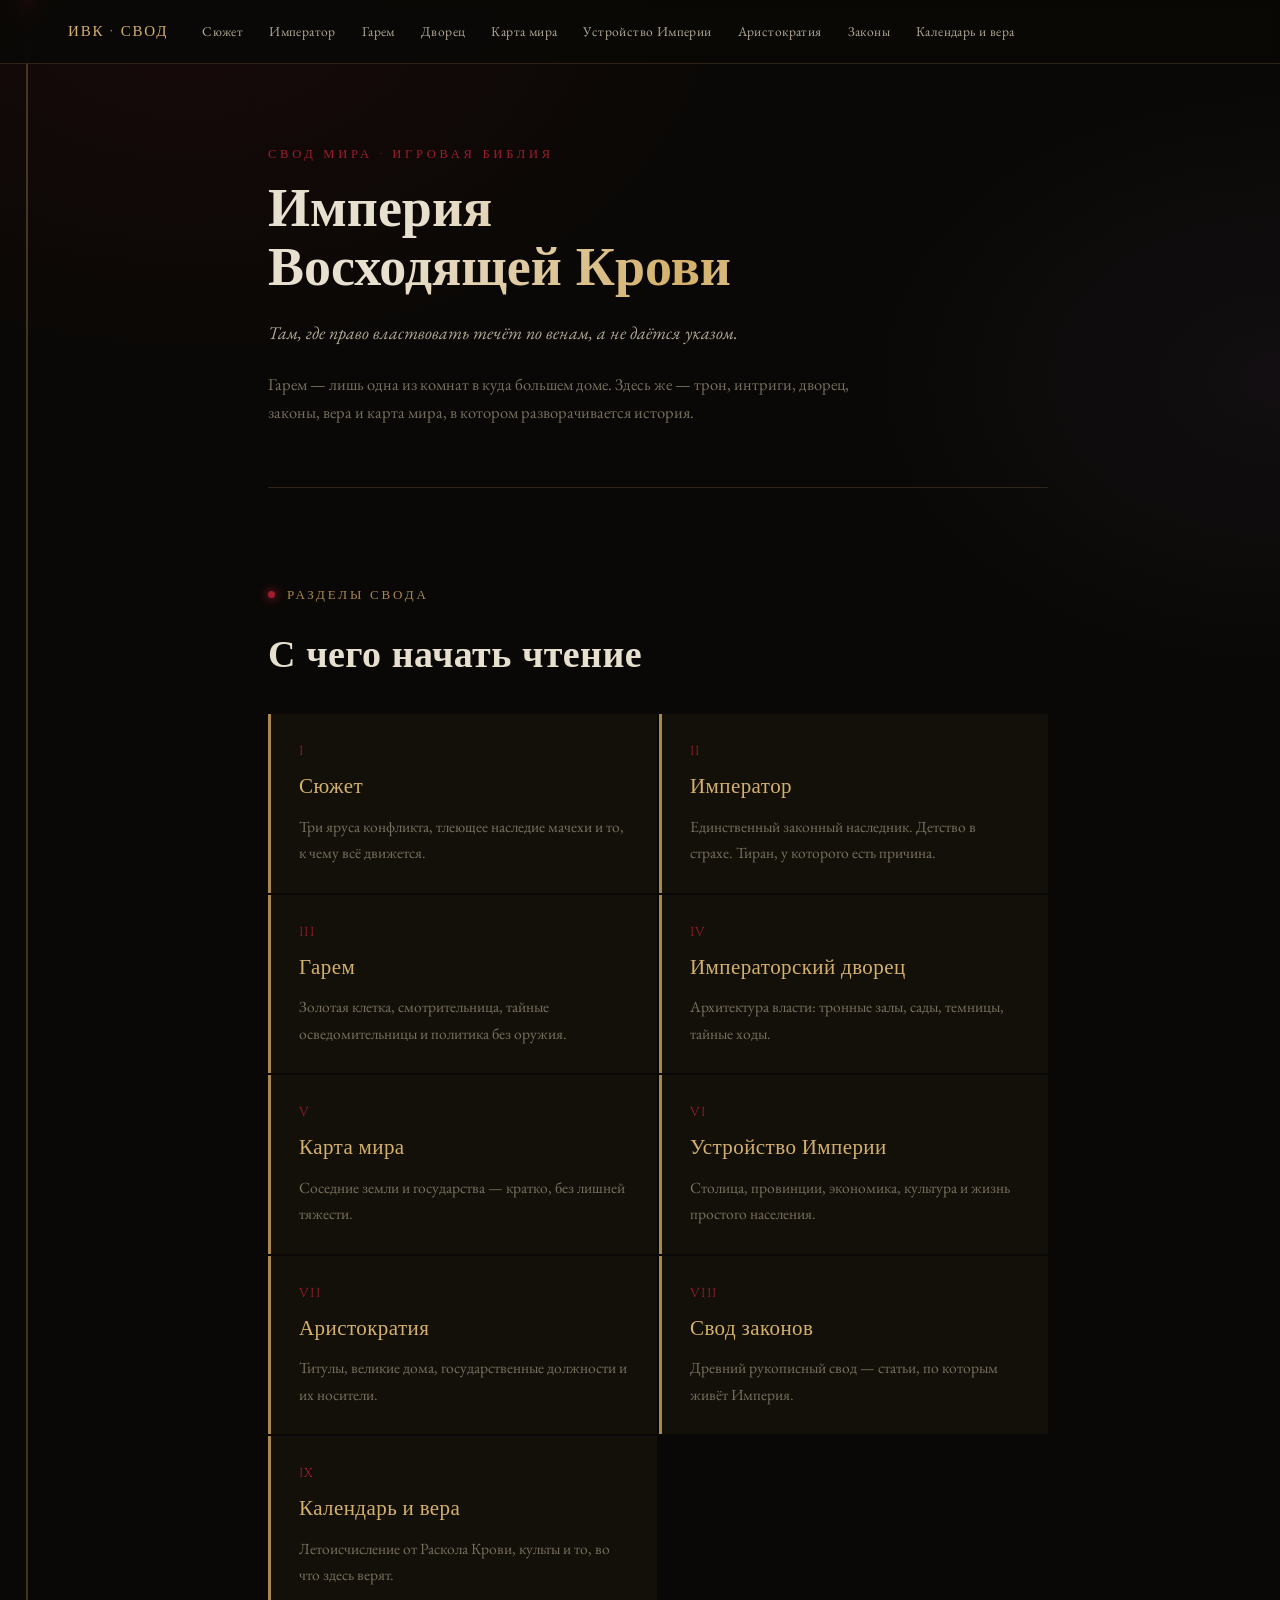
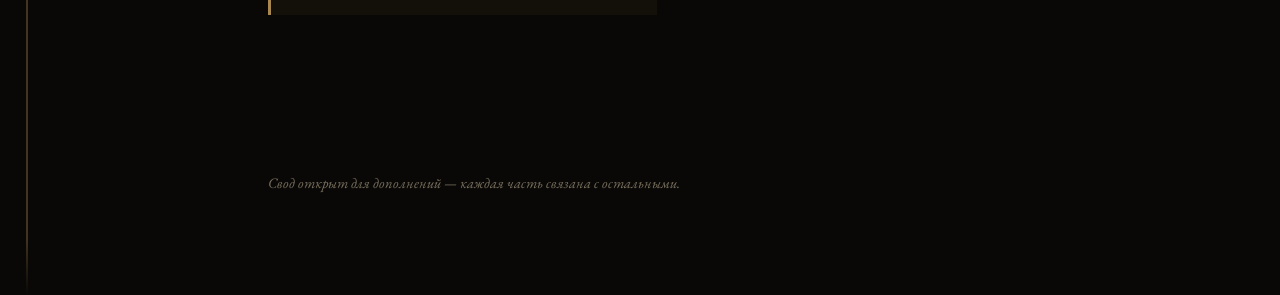
==== commit 0d904db8: "Add files via upload" ====
--- a/index.html
+++ b/index.html
@@ -7,6 +7,7 @@
 <link rel="stylesheet" href="style.css">
 </head>
 <body>
+<div class="site-wrap">
 <div class="vein-wrap" aria-hidden="true"><div class="vein-line"></div><div class="vein-pulse"></div></div>
 
 <div class="topnav">
@@ -88,6 +89,7 @@
   <footer>Свод открыт для дополнений — каждая часть связана с остальными.</footer>
 </div>
 
+</div>
 <script src="script.js"></script>
 </body>
 </html>
--- a/style.css
+++ b/style.css
@@ -40,6 +40,18 @@
   *{animation-duration:0.001s !important; animation-iteration-count:1 !important; transition-duration:0.001s !important; scroll-behavior:auto !important;}
 }
 
+.site-wrap{position:relative;}
+
+/* hover glow on all body text */
+.hoverword{transition:color 0.28s ease, text-shadow 0.28s ease; cursor:default;}
+.hoverword:hover{
+  color:var(--blood-bright);
+  text-shadow:0 0 8px rgba(160,29,46,0.6), 0 0 20px rgba(160,29,46,0.28);
+}
+.scroll-frame .hoverword:hover{
+  color:#ff5a63;
+  text-shadow:0 0 8px rgba(255,90,99,0.55), 0 0 18px rgba(255,90,99,0.25);
+}
 /* vein */
 .vein-wrap{position:absolute; left:26px; top:0; bottom:0; width:2px; z-index:1; pointer-events:none;}
 .vein-line{position:absolute; left:0; top:0; width:2px; height:100%;
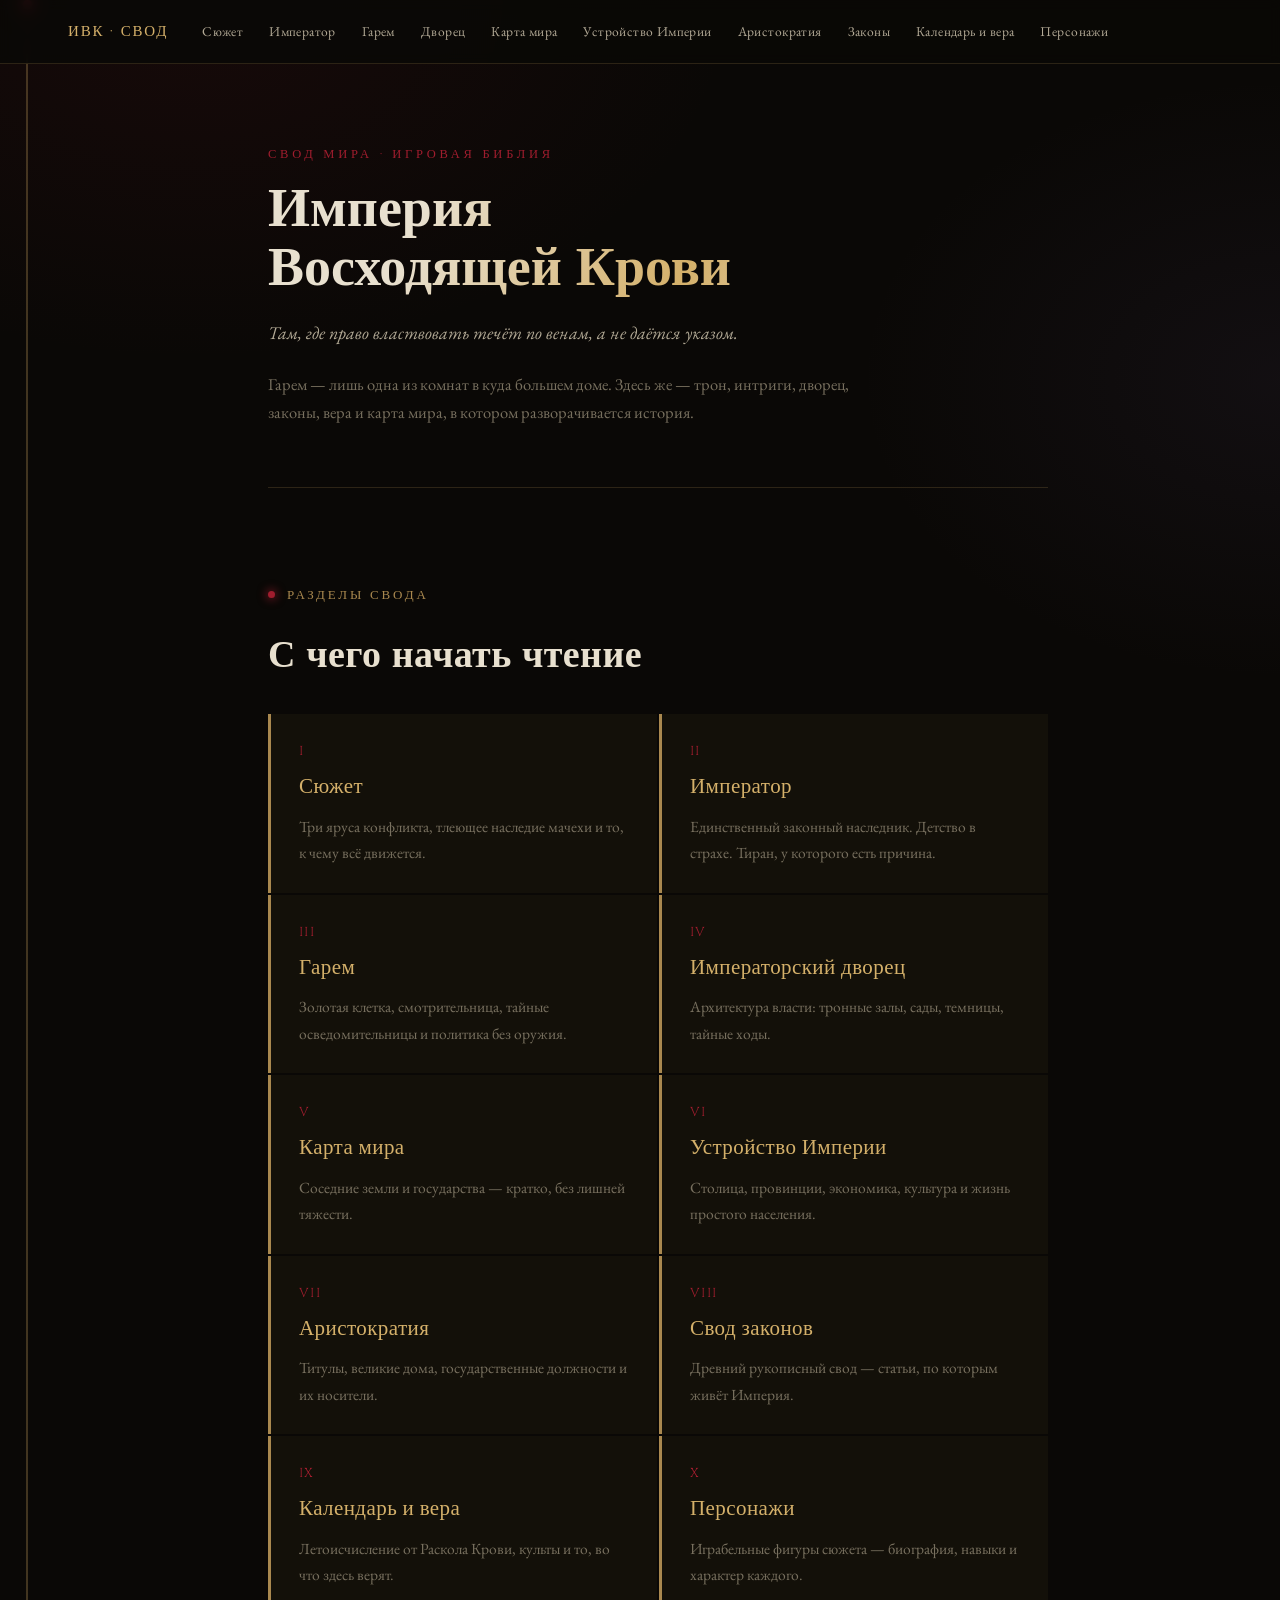
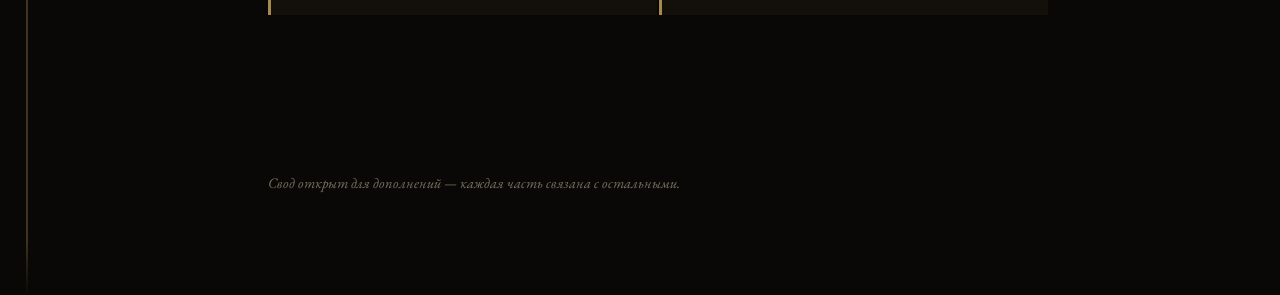
==== commit 0987ec3b: "Add files via upload" ====
--- a/index.html
+++ b/index.html
@@ -21,6 +21,7 @@
   <a class="link" href="aristokratiya.html">Аристократия</a>
   <a class="link" href="zakony.html">Законы</a>
   <a class="link" href="kalendar.html">Календарь и вера</a>
+  <a class="link" href="personazhi.html">Персонажи</a>
 </div>
 
 <div class="page">
@@ -83,6 +84,11 @@
         <h3>Календарь и вера</h3>
         <p>Летоисчисление от Раскола Крови, культы и то, во что здесь верят.</p>
       </a>
+      <a class="hub-card" href="personazhi.html">
+        <div class="num">X</div>
+        <h3>Персонажи</h3>
+        <p>Играбельные фигуры сюжета — биография, навыки и характер каждого.</p>
+      </a>
     </div>
   </section>
 
